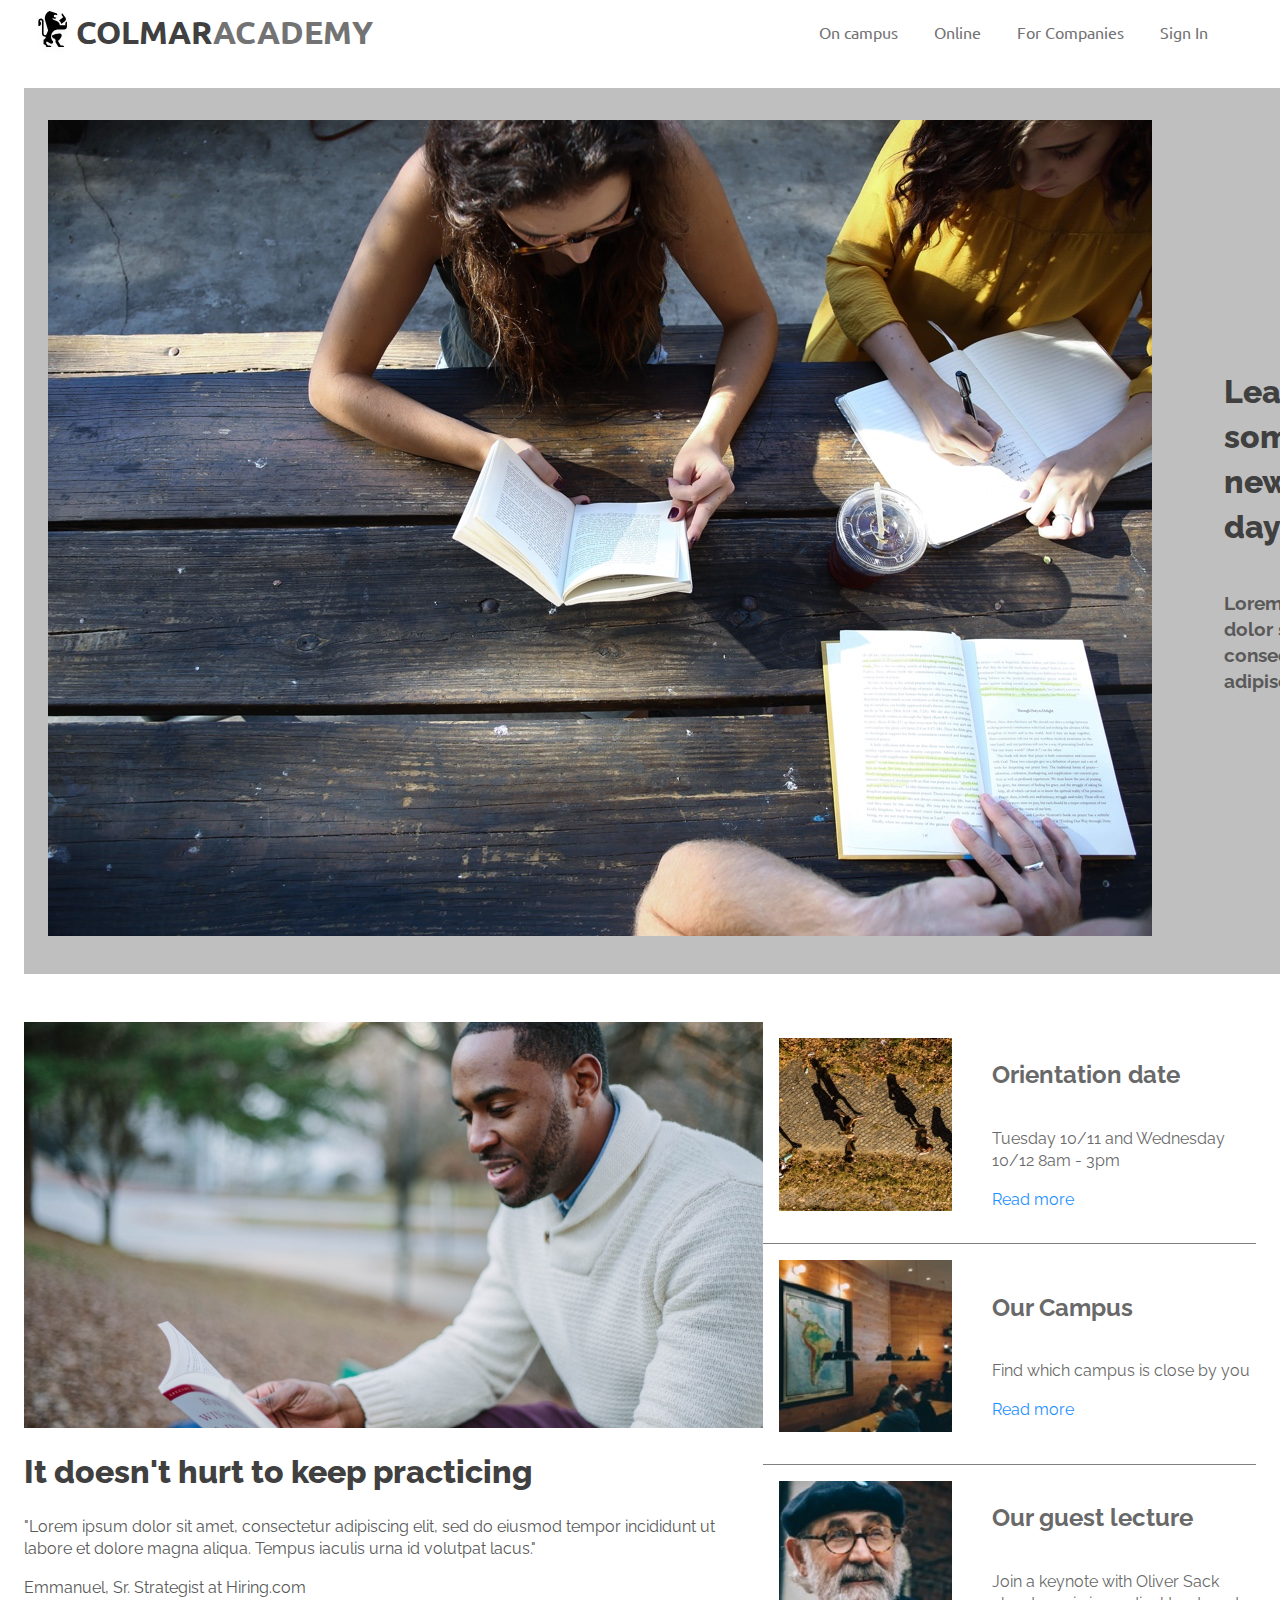
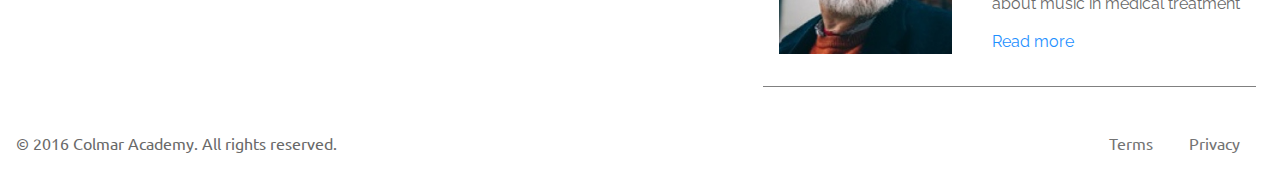
==== index2.html @ 5edcb738 "new version of banner and info box" ====
<!DOCTYPE html>
<html lang="en" dir="ltr">
  <head>
    <meta charset="utf-8">
    <title>Colmar Academy</title>
    <link href="reources/css/reset.css" type="text/css" rel="stylesheet">
    <link href="resources/css/style2.css" type="text/css" rel="stylesheet">
    <link href="https://fonts.googleapis.com/css?family=Ubuntu:400,700" rel="stylesheet">
    <link href="https://fonts.googleapis.com/css?family=Raleway:300,400,700,800" rel="stylesheet">
  </head>

<body>
<!-- Header -->
<header>
  <nav>
    <div class="logo-name">
      <img src="resources/images/ic-logo.svg" alt="Colmar Academy lion logo">
      <h4><span class="firstword">Colmar</span><span class="secondword">Academy</span></h4>
    </div>
    <div class="menu">
      <ul>
        <li>On campus</li>
        <li>Online</li>
        <li>For Companies</li>
        <li>Sign In</li>
      </ul>
    </div>
  </nav>
</header>


<!-- Banner -->
<div class="container">
  <div class="banner">
    <div class="large-box">
      <img src="resources/images/banner.jpg" alt="Students working at picnic table">
    </div>

    <div class="banner-text">
      <h1>Learn something new every day</h1>
      <h3>Lorem ipsum dolor sit amet, consectetur adipiscing elit.</h3>
    </div>
  </div>
</div>


<!--Info Box -->
<div class="container">
  <div class="info-box">
    <div class="wide-box">
      <img src="resources/images/information-main.jpg" alt="Man reading book outdoors">
      <div class="quote">
        <h1>It doesn't hurt to keep practicing</h1>
        <p>"Lorem ipsum dolor sit amet, consectetur adipiscing elit, sed do eiusmod tempor incididunt ut labore et dolore magna aliqua. Tempus iaculis urna id volutpat lacus."</p>
        <span>Emmanuel, Sr. Strategist at Hiring.com</span>
      </div>
    </div>

    <div class="narrow-box">

      <div class="mini-box">
        <img src="resources/images/information-orientation.jpg" alt="Overhead shot of people walking on a path.">
        <div class="mini-box-text">
          <h2>Orientation date</h2>
          <p>Tuesday 10/11 and Wednesday 10/12 8am - 3pm</p>
          <a href="#">Read more</a>
        </div>
      </div>

      <div class="mini-box">
        <img src="resources/images/information-campus.jpg" alt="People working at long table.">
        <div class="mini-box-text">
          <h2>Our Campus</h2>
          <p>Find which campus is close by you</p>
          <a href="#">Read more</a>
        </div>
      </div>

      <div class="mini-box">
        <img src="resources/images/information-guest-lecture.jpg" alt="Head shot of Oliver Sack">
        <div class="mini-box-text">
          <h2>Our guest lecture</h2>
          <p>Join a keynote with Oliver Sack about music in medical treatment</p>
          <a href="#">Read more</a>
        </div>

    </div>
  </div>
</div>
</div>
  <!-- Footer -->
  <footer>
    <nav>


  <p>&copy 2016 Colmar Academy. All rights reserved.</p>
  <ul>
    <li>Terms</li>
    <li>Privacy</li>
  </ul>
    </nav>
  </footer>
  </body>
  </html>
---- resources/css/style2.css ----
html{
  font-family: "Raleway"; "Helvetica", sans-serif;
  font-size: 16px;
}

body {
  line-height: 1.4;
  /*max-width: 1600px;*/
  color: hsl(0, 0%, 35%);
  margin: 0 auto;
}

h1 {
  font-weight:800;
  color: hsl(0, 0%, 25%);
}
.container {
  display: flex;
  padding: 1.5rem 1.5rem;

}

.wide-box {
  width: 60%;
  display: flex;
  flex-direction: column;
}

.narrow-box {
  display: flex;
  flex-direction: column;
  width: 40%;
}

.mini-Box {
  display: flex;
  flex-direction: row;
}

/* Header */
header {
  margin: 0 2rem;
}
header img{
  padding-right: .2rem;
  height: 3rem;

}

nav {
  display: flex;
  align-items: center;
  justify-content: space-between;
  position: relative;
  height: 4rem;
  font-family: "Ubuntu"; "Helvetica", sans-serif;
}
nav .logo-name {
  display: flex;
  align-items: center;
}

header h4 {
  font-size: 2rem;
  text-transform: uppercase;
}

header h4 .firstword {
  color: hsl(0, 0%, 25%);
}

header h4 .secondword {
  color: hsl(0, 0%, 45%);
}

nav ul {
  margin-right: 1.5rem;
}

ul li {
  display: inline;
  padding: 0 1rem;
  color: hsl(0, 0%, 45%);
}

/* Banner */
.banner {
  display: flex;
  background-color: hsl(0, 0%, 75%);
}

.banner img {
  width: auto;
  height: auto;
  overflow: hidden;
  padding: 2rem 1.5rem;
}

.banner-text {
  width: 40%;
  padding: 2rem 1.5rem;
  margin: auto 1.5rem;
  display: flex;
  flex-direction: column;
  justify-content: center;
  color: hsl(0, 0%, 35%);
  font-family: "Raleway", "Helvetica", sans-serif;
}

.banner-text h1 {
    color: hsl(0, 0%, 25%);
  }


/* Info Box */
.info-box {
  display: flex;
}

.info-box .wide-box img {
  max-width: 100%;
  height: auto;
  display: block;
}


.mini-box {
  display: flex;
  align-items: center;
  justify-content: flex-start;
  border-bottom: solid gray 1px;
  /*margin-top: 1rem;*/
  padding-bottom: 1rem;
}
.mini-box img {
  width: 35%;
  height: auto;
  padding: 1rem;
}
.mini-box-text {
  display: flex;
  flex-direction: column;
  justify-content: flex-start;
  color: rgb(105, 105, 105);
  padding-left: 1.5rem;
  width: 65%;
}

.mini-box-text a {
  color: rgb(30,144,255);
  text-decoration: none;
}

footer p {
  display: inline;
  padding: 0 1rem;
  color: rgb(105, 105, 105);
}
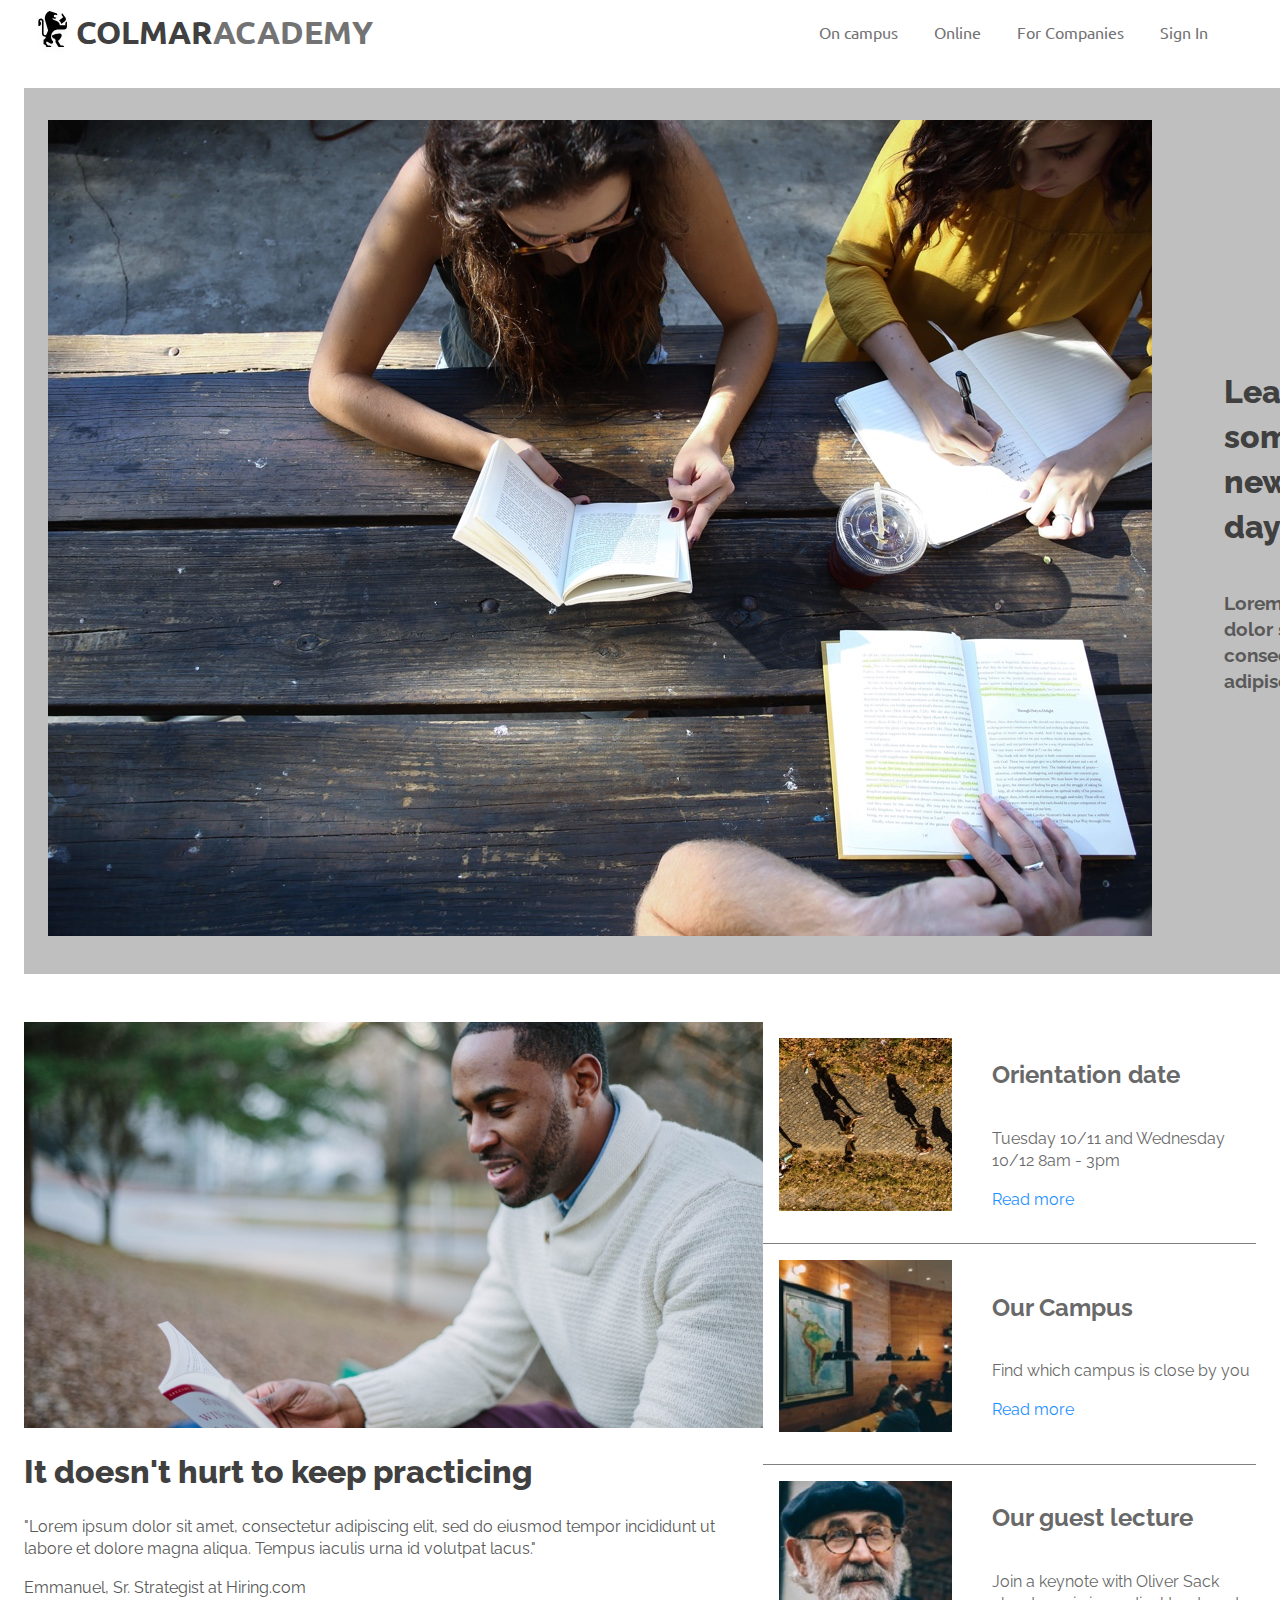
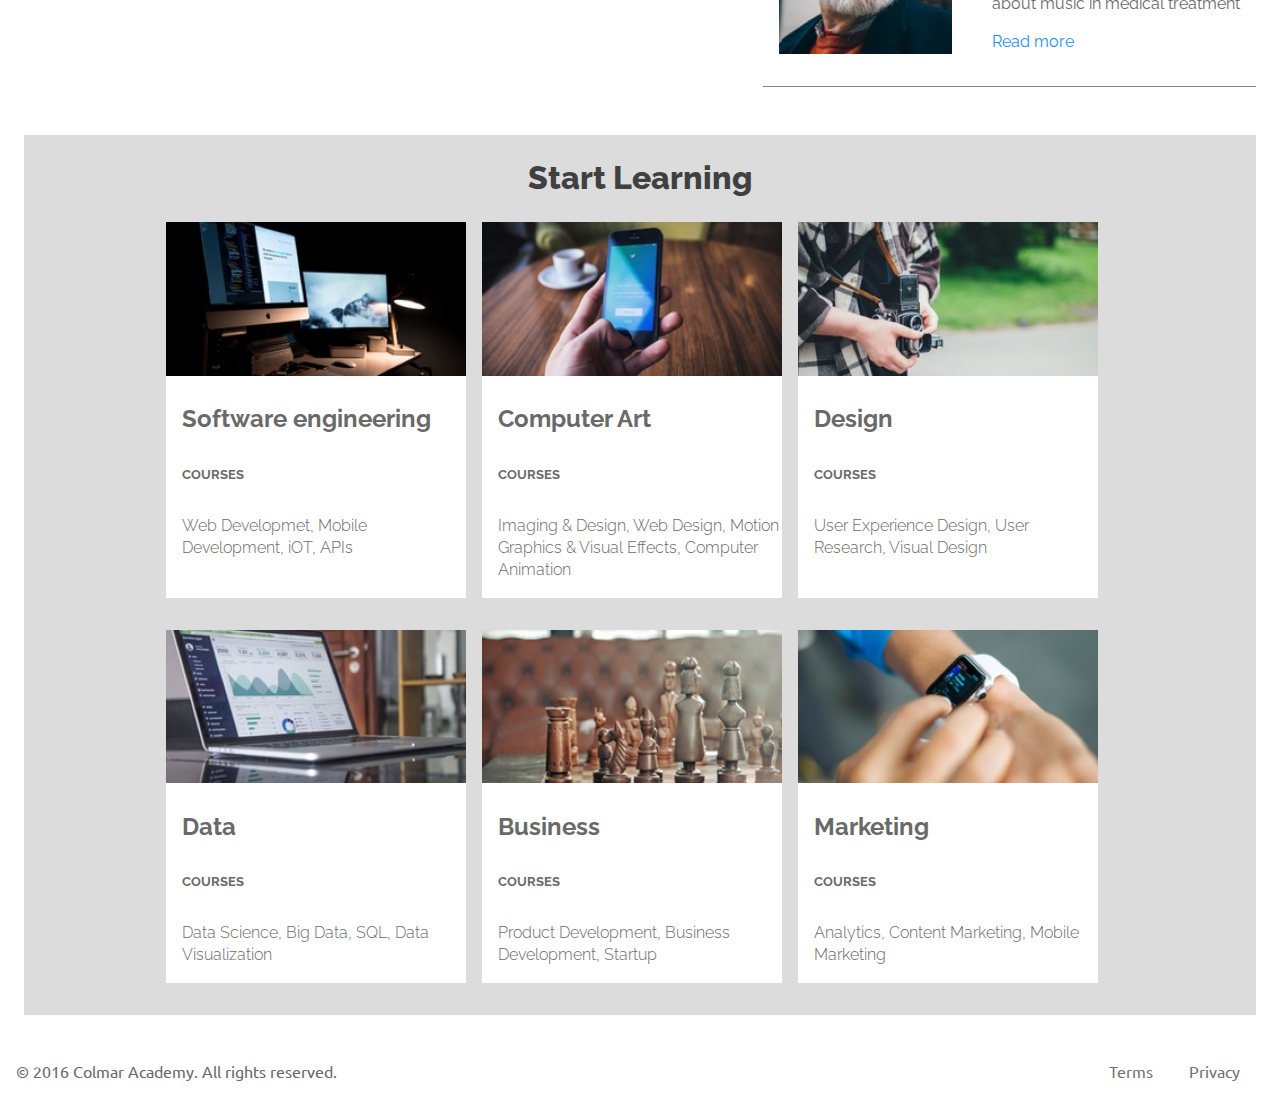
==== commit fd37facf: "Updates to course box" ====
--- a/index2.html
+++ b/index2.html
@@ -57,7 +57,6 @@
     </div>
 
     <div class="narrow-box">
-
       <div class="mini-box">
         <img src="resources/images/information-orientation.jpg" alt="Overhead shot of people walking on a path.">
         <div class="mini-box-text">
@@ -83,9 +82,70 @@
           <p>Join a keynote with Oliver Sack about music in medical treatment</p>
           <a href="#">Read more</a>
         </div>
-
+      </div>
     </div>
   </div>
+</div>
+
+<!--- Courses -->
+<div class="container">
+  <div class="course-box">
+    <h1>Start Learning</h1>
+    <div class="course-array">
+    <div class="course">
+    <img src="resources/images/course-software.jpg" alt="Computers on a desk">
+    <div class="course-text">
+      <h2 id="program">Software engineering</h2>
+      <h5 id="course-title">COURSES</h5>
+      <p id="classes">Web Developmet, Mobile Development, iOT, APIs</p>
+    </div>
+  </div>
+
+<div class="course">
+  <img src="resources/images/course-computer-art.jpg" alt="Person holding a smart phone">
+  <div class="course-text">
+    <h2 id="program">Computer Art</h2>
+    <h5 id="course-title">COURSES</h5>
+    <p id="classes">Imaging & Design, Web Design, Motion Graphics & Visual Effects, Computer Animation</p>
+  </div>
+</div>
+
+<div class="course">
+  <img src="resources/images/course-design.jpg" alt="Person taking a photo with Twin lens reflex camera">
+  <div class="course-text">
+    <h2 id="program">Design</h2>
+    <h5 id="course-title">COURSES</h5>
+    <p id="classes">User Experience Design, User Research, Visual Design</p>
+  </div>
+</div>
+
+<div class="course">
+  <img src="resources/images/course-data.jpg" alt="Laptop with screen showing data visualization">
+  <div class="course-text">
+    <h2 id="program">Data</h2>
+    <h5 id="course-title">COURSES</h5>
+    <p id="classes">Data Science, Big Data, SQL, Data Visualization</p>
+  </div>
+</div>
+
+<div class="course">
+  <img src="resources/images/course-business.jpg" alt="Chessboard with wooden pieces">
+  <div class="course-text">
+    <h2 id="program">Business</h2>
+    <h5 id="course-title">COURSES</h5>
+    <p id="classes">Product Development, Business Development, Startup</p>
+  </div>
+</div>
+
+<div class="course">
+  <img src="resources/images/course-marketing.jpg" alt="Person using a smart watch">
+  <div class="course-text">
+    <h2 id="program">Marketing</h2>
+    <h5 id="course-title">COURSES</h5>
+    <p id="classes">Analytics, Content Marketing, Mobile Marketing</p>
+  </div>
+</div>
+</div>
 </div>
 </div>
   <!-- Footer -->
--- a/resources/css/style2.css
+++ b/resources/css/style2.css
@@ -32,9 +32,31 @@
   width: 40%;
 }
 
-.mini-Box {
+.mini-box {
   display: flex;
-  flex-direction: row;
+  align-items: center;
+  justify-content: flex-start;
+  border-bottom: solid gray 1px;
+  /*margin-top: 1rem;*/
+  padding-bottom: 1rem;
+}
+.mini-box img {
+  width: 35%;
+  height: auto;
+  padding: 1rem;
+}
+.mini-box-text {
+  display: flex;
+  flex-direction: column;
+  justify-content: flex-start;
+  color: rgb(105, 105, 105);
+  padding-left: 1.5rem;
+  width: 65%;
+}
+
+.mini-box-text a {
+  color: rgb(30,144,255);
+  text-decoration: none;
 }
 
 /* Header */
@@ -123,33 +145,47 @@
   display: block;
 }
 
-
-.mini-box {
-  display: flex;
-  align-items: center;
-  justify-content: flex-start;
-  border-bottom: solid gray 1px;
-  /*margin-top: 1rem;*/
-  padding-bottom: 1rem;
-}
-.mini-box img {
-  width: 35%;
-  height: auto;
-  padding: 1rem;
-}
-.mini-box-text {
-  display: flex;
-  flex-direction: column;
-  justify-content: flex-start;
+/*  Courses */
+.course-box {
+  display: inline-block;
+  background-color: rgb(220, 220, 220);
+  text-align: center;
   color: rgb(105, 105, 105);
-  padding-left: 1.5rem;
-  width: 65%;
 }
 
-.mini-box-text a {
-  color: rgb(30,144,255);
-  text-decoration: none;
+.course-array {
+  display: inline-flex;
+  flex-flow: row wrap;
+  justify-content: center;
+  margin-left: 4.5rem;
+  margin-right: 4.5rem;
 }
+
+.course {
+  background-color: white;
+  margin-right: 1rem;
+  margin-bottom: 2rem;
+  width: 300px;
+}
+
+.course-text {
+  padding-left: 1rem;
+  text-align: left;
+}
+
+.course-text #course-title {
+  padding: 0.5rem 0;
+}
+
+.course-text #classes {
+  font-weight: 300;
+  flex-direction: column;
+  align-items: flex-start;
+}
+.course img {
+  width: 300px;
+}
+
 
 footer p {
   display: inline;
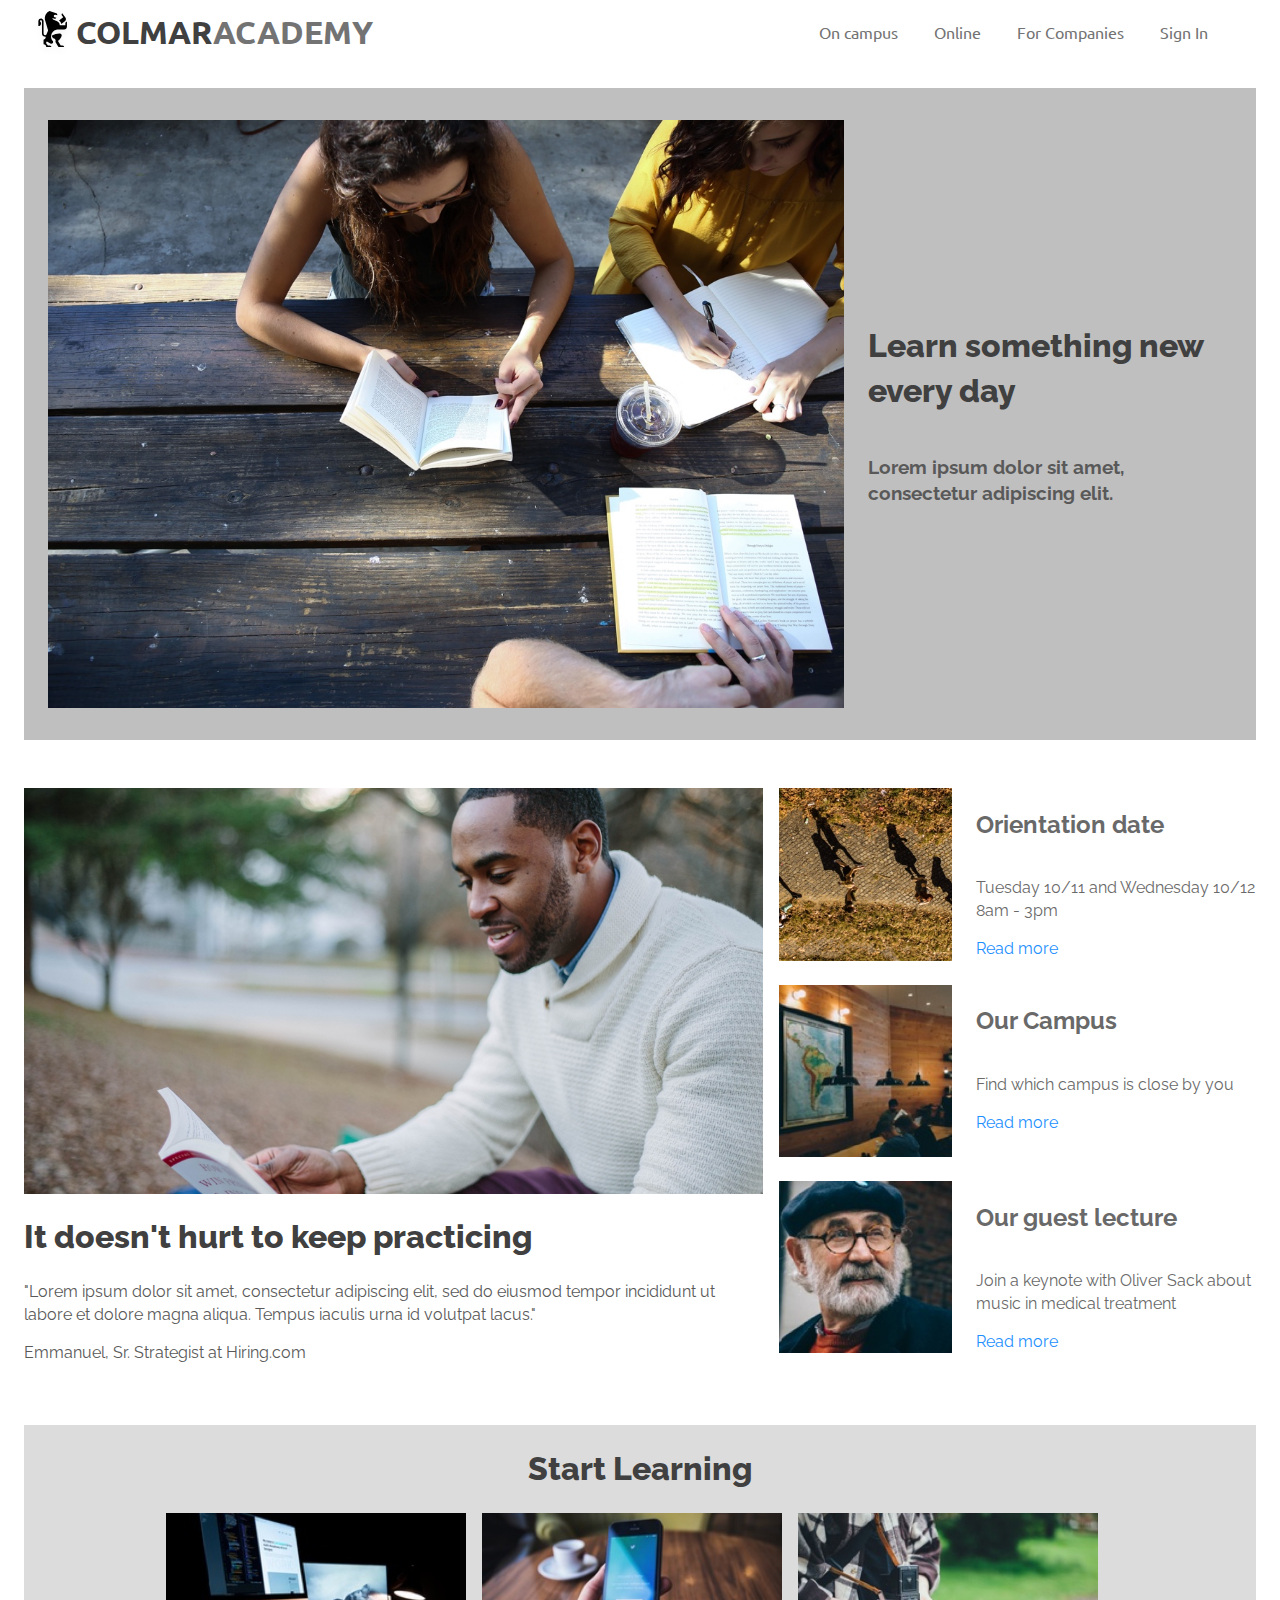
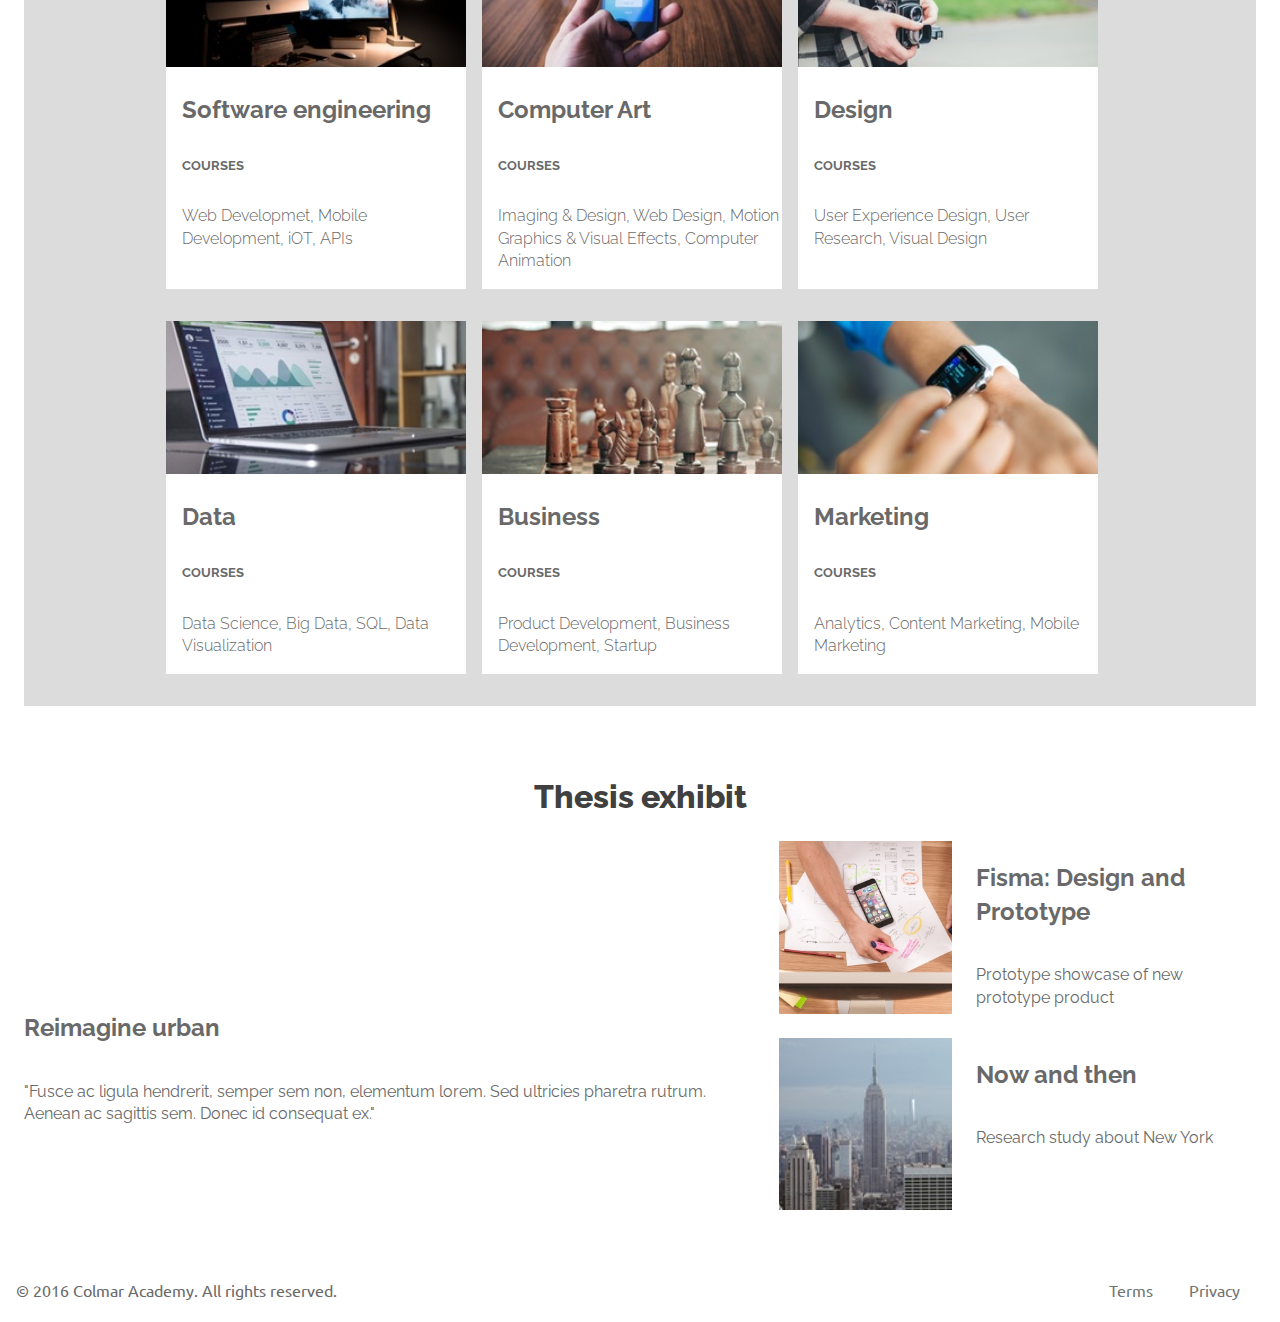
==== commit dc888d18: "adding thesis section" ====
--- a/index2.html
+++ b/index2.html
@@ -92,63 +92,96 @@
   <div class="course-box">
     <h1>Start Learning</h1>
     <div class="course-array">
-    <div class="course">
-    <img src="resources/images/course-software.jpg" alt="Computers on a desk">
-    <div class="course-text">
-      <h2 id="program">Software engineering</h2>
-      <h5 id="course-title">COURSES</h5>
-      <p id="classes">Web Developmet, Mobile Development, iOT, APIs</p>
+      <div class="course">
+        <img src="resources/images/course-software.jpg" alt="Computers on a desk">
+        <div class="course-text">
+          <h2 id="program">Software engineering</h2>
+          <h5 id="course-title">COURSES</h5>
+          <p id="classes">Web Developmet, Mobile Development, iOT, APIs</p>
+        </div>
+      </div>
+
+      <div class="course">
+        <img src="resources/images/course-computer-art.jpg" alt="Person holding a smart phone">
+        <div class="course-text">
+          <h2 id="program">Computer Art</h2>
+          <h5 id="course-title">COURSES</h5>
+          <p id="classes">Imaging & Design, Web Design, Motion Graphics & Visual Effects, Computer Animation</p>
+        </div>
+      </div>
+
+      <div class="course">
+        <img src="resources/images/course-design.jpg" alt="Person taking a photo with Twin lens reflex camera">
+        <div class="course-text">
+          <h2 id="program">Design</h2>
+          <h5 id="course-title">COURSES</h5>
+          <p id="classes">User Experience Design, User Research, Visual Design</p>
+        </div>
+      </div>
+
+      <div class="course">
+        <img src="resources/images/course-data.jpg" alt="Laptop with screen showing data visualization">
+        <div class="course-text">
+          <h2 id="program">Data</h2>
+          <h5 id="course-title">COURSES</h5>
+          <p id="classes">Data Science, Big Data, SQL, Data Visualization</p>
+        </div>
+      </div>
+
+      <div class="course">
+        <img src="resources/images/course-business.jpg" alt="Chessboard with wooden pieces">
+        <div class="course-text">
+          <h2 id="program">Business</h2>
+          <h5 id="course-title">COURSES</h5>
+          <p id="classes">Product Development, Business Development, Startup</p>
+        </div>
+      </div>
+
+      <div class="course">
+        <img src="resources/images/course-marketing.jpg" alt="Person using a smart watch">
+        <div class="course-text">
+          <h2 id="program">Marketing</h2>
+          <h5 id="course-title">COURSES</h5>
+          <p id="classes">Analytics, Content Marketing, Mobile Marketing</p>
+        </div>
+      </div>
     </div>
-  </div>
-
-<div class="course">
-  <img src="resources/images/course-computer-art.jpg" alt="Person holding a smart phone">
-  <div class="course-text">
-    <h2 id="program">Computer Art</h2>
-    <h5 id="course-title">COURSES</h5>
-    <p id="classes">Imaging & Design, Web Design, Motion Graphics & Visual Effects, Computer Animation</p>
   </div>
 </div>
 
-<div class="course">
-  <img src="resources/images/course-design.jpg" alt="Person taking a photo with Twin lens reflex camera">
-  <div class="course-text">
-    <h2 id="program">Design</h2>
-    <h5 id="course-title">COURSES</h5>
-    <p id="classes">User Experience Design, User Research, Visual Design</p>
+<!-- Thesis exhibit section -->
+<div class="container">
+  <div class="thesis-box">
+    <h1>Thesis exhibit</h1>
+    <div class="thesis-inner-box">
+      <div class="wide-box">
+        <video src="resources/videos/thesis.mp4" type="video/mp4"></video>
+        <h2>Reimagine urban</h2>
+        <p>"Fusce ac ligula hendrerit, semper sem non, elementum lorem. Sed ultricies pharetra rutrum. Aenean ac sagittis sem. Donec id consequat ex."</p>
+      </div>
+
+      <div class="narrow-box">
+        <div class="mini-box">
+          <img src="resources/images/thesis-fisma.jpg" alt="Overhead shot of person working with smart phone and paper.">
+          <div class="mini-box-text">
+            <h2>Fisma: Design and Prototype</h2>
+            <p>Prototype showcase of new prototype product</p>
+          </div>
+        </div>
+
+        <div class="mini-box">
+          <img src="resources/images/thesis-now-and-then.jpg" alt="Empire State Building.">
+          <div class="mini-box-text">
+            <h2>Now and then</h2>
+            <p>Research study about New York</p>
+          </div>
+        </div>
+      </div>
+    </div>
   </div>
 </div>
 
-<div class="course">
-  <img src="resources/images/course-data.jpg" alt="Laptop with screen showing data visualization">
-  <div class="course-text">
-    <h2 id="program">Data</h2>
-    <h5 id="course-title">COURSES</h5>
-    <p id="classes">Data Science, Big Data, SQL, Data Visualization</p>
-  </div>
-</div>
-
-<div class="course">
-  <img src="resources/images/course-business.jpg" alt="Chessboard with wooden pieces">
-  <div class="course-text">
-    <h2 id="program">Business</h2>
-    <h5 id="course-title">COURSES</h5>
-    <p id="classes">Product Development, Business Development, Startup</p>
-  </div>
-</div>
-
-<div class="course">
-  <img src="resources/images/course-marketing.jpg" alt="Person using a smart watch">
-  <div class="course-text">
-    <h2 id="program">Marketing</h2>
-    <h5 id="course-title">COURSES</h5>
-    <p id="classes">Analytics, Content Marketing, Mobile Marketing</p>
-  </div>
-</div>
-</div>
-</div>
-</div>
-  <!-- Footer -->
+<!-- Footer -->
   <footer>
     <nav>
 
--- a/resources/css/style2.css
+++ b/resources/css/style2.css
@@ -34,16 +34,16 @@
 
 .mini-box {
   display: flex;
-  align-items: center;
-  justify-content: flex-start;
-  border-bottom: solid gray 1px;
-  /*margin-top: 1rem;*/
-  padding-bottom: 1rem;
+  align-items: flex-start;
+  padding-bottom: 0.5rem;
+  margin 0 0 0.5rem 1rem;
+
 }
 .mini-box img {
   width: 35%;
   height: auto;
-  padding: 1rem;
+  padding-left: 1rem;
+  padding-bottom: 1rem;
 }
 .mini-box-text {
   display: flex;
@@ -112,8 +112,9 @@
 }
 
 .banner img {
-  width: auto;
-  height: auto;
+  max-width: 100%;
+  height: auto;
+  display: block;
   overflow: hidden;
   padding: 2rem 1.5rem;
 }
@@ -146,10 +147,13 @@
 }
 
 /*  Courses */
+.course-box h1 {
+  text-align: center;
+}
 .course-box {
   display: inline-block;
   background-color: rgb(220, 220, 220);
-  text-align: center;
+
   color: rgb(105, 105, 105);
 }
 
@@ -186,7 +190,27 @@
   width: 300px;
 }
 
-
+/*Thesis Exhibit section  */
+.thesis-box {
+  display: inline-block;
+  color: rgb(105, 105, 105);
+}
+
+.thesis-box h1{
+  text-align: center;
+}
+.thesis-inner-box {
+  display: flex;
+  align-items: flex-start;
+}
+
+.thesis-box .wide-box video {
+  max-width: 100%;
+  height: auto;
+  display: block;
+}
+
+/* Footer */
 footer p {
   display: inline;
   padding: 0 1rem;
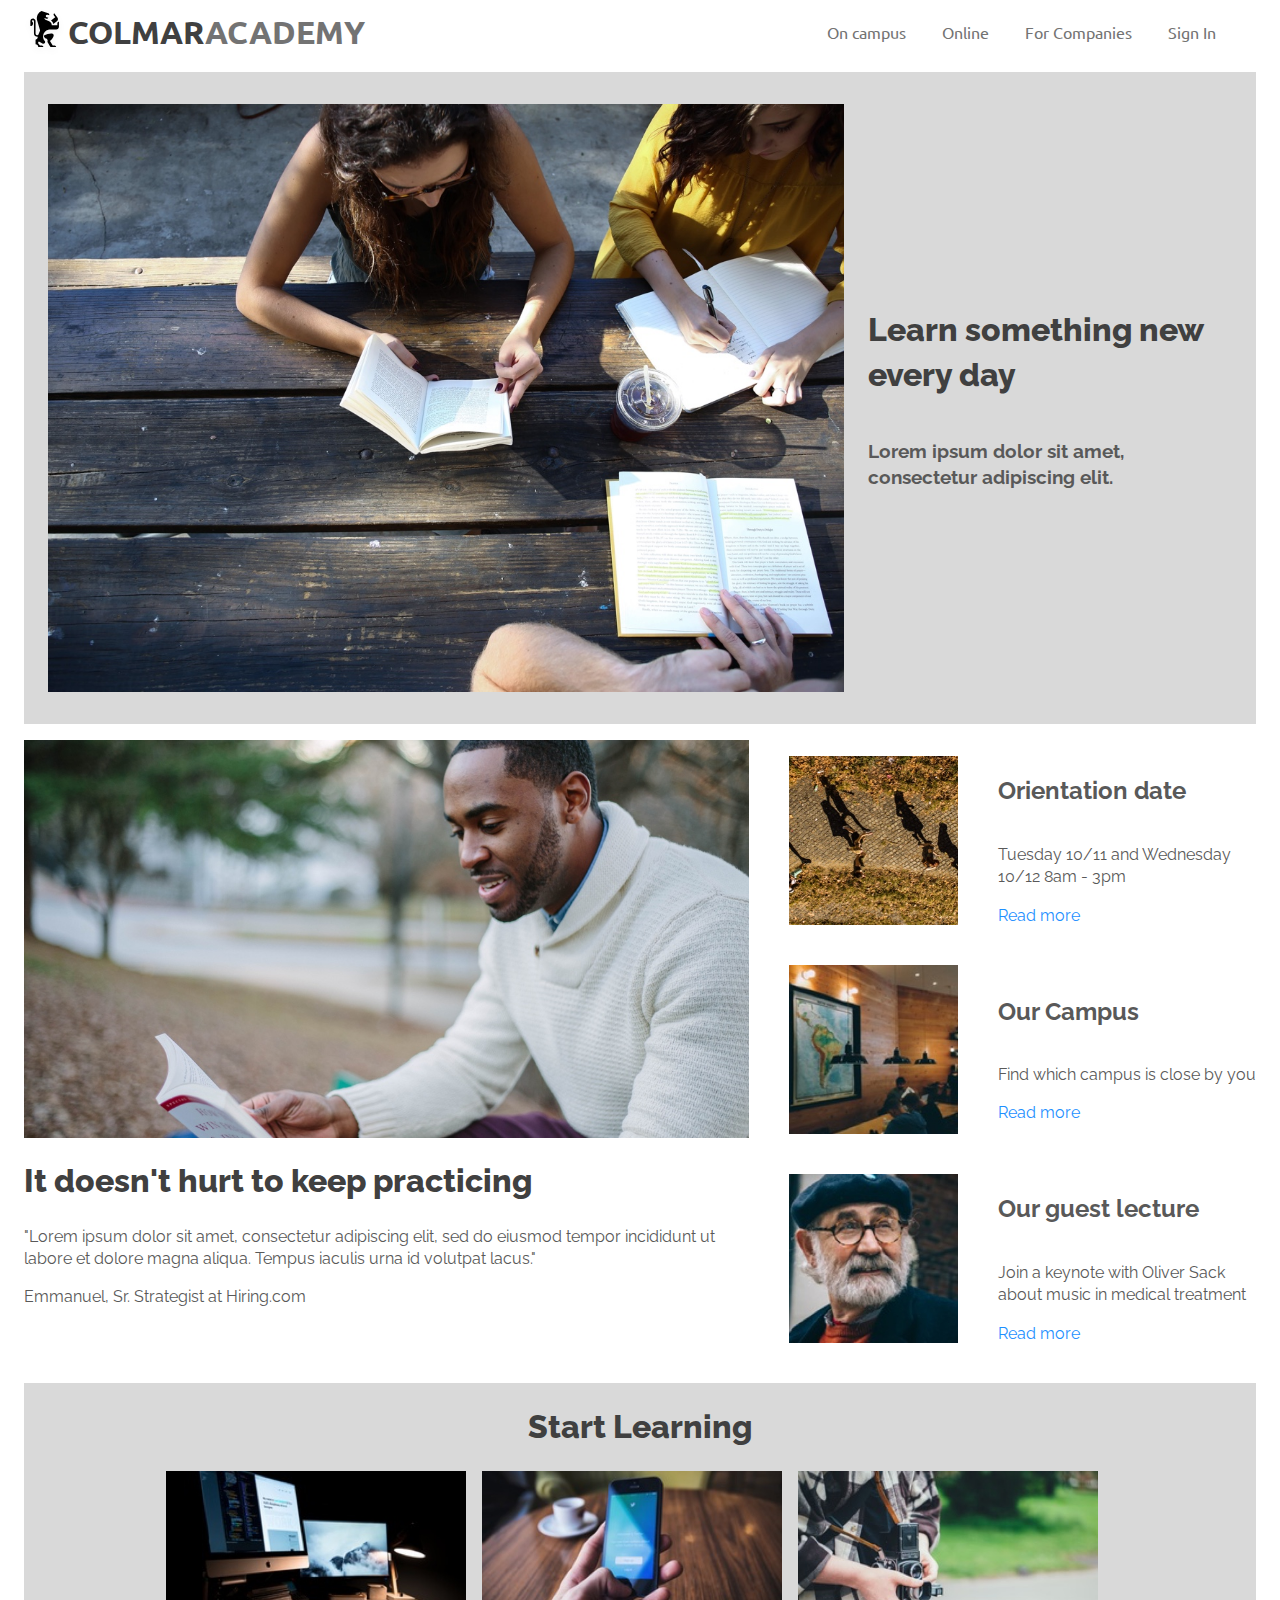
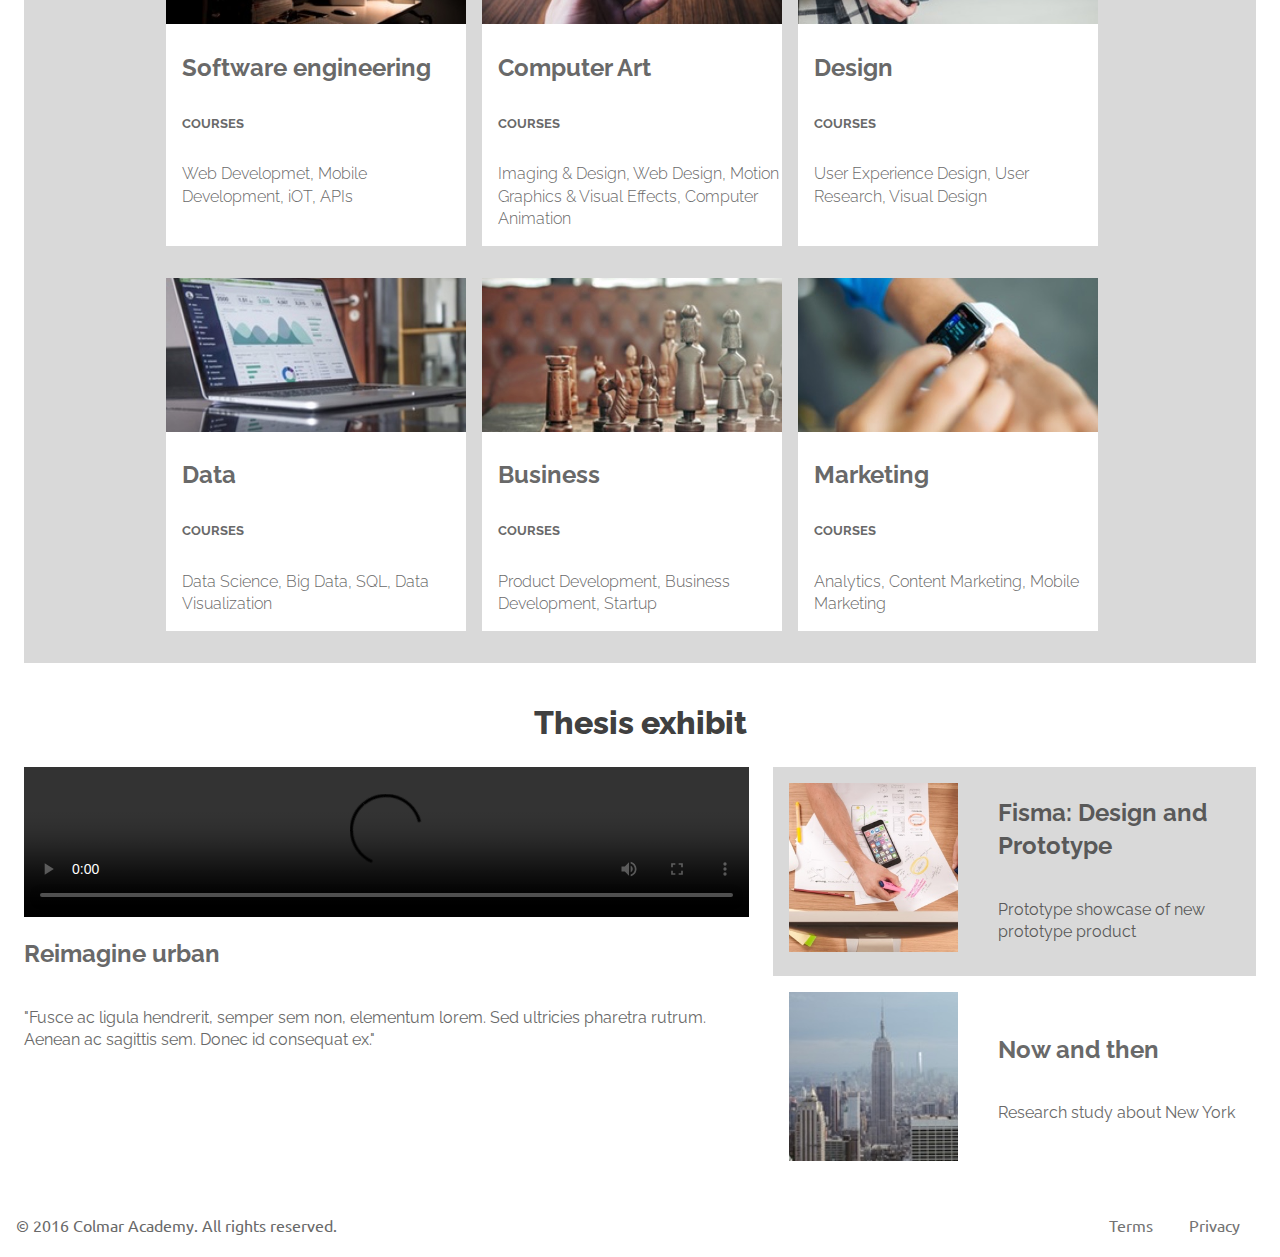
==== commit a271c945: "minor adjustments" ====
--- a/index2.html
+++ b/index2.html
@@ -155,13 +155,13 @@
     <h1>Thesis exhibit</h1>
     <div class="thesis-inner-box">
       <div class="wide-box">
-        <video src="resources/videos/thesis.mp4" type="video/mp4"></video>
+        <video src="resources/videos/thesis.mp4" type="video/mp4" controls/></video>
         <h2>Reimagine urban</h2>
         <p>"Fusce ac ligula hendrerit, semper sem non, elementum lorem. Sed ultricies pharetra rutrum. Aenean ac sagittis sem. Donec id consequat ex."</p>
       </div>
 
       <div class="narrow-box">
-        <div class="mini-box">
+        <div class="mini-box" id="fisma">
           <img src="resources/images/thesis-fisma.jpg" alt="Overhead shot of person working with smart phone and paper.">
           <div class="mini-box-text">
             <h2>Fisma: Design and Prototype</h2>
--- a/resources/css/style2.css
+++ b/resources/css/style2.css
@@ -14,10 +14,10 @@
   font-weight:800;
   color: hsl(0, 0%, 25%);
 }
+
 .container {
   display: flex;
-  padding: 1.5rem 1.5rem;
-
+  padding: 0.5rem 1.5rem;
 }
 
 .wide-box {
@@ -30,11 +30,12 @@
   display: flex;
   flex-direction: column;
   width: 40%;
+  padding-left: 1.5rem;
 }
 
 .mini-box {
   display: flex;
-  align-items: flex-start;
+  align-items: center;
   padding-bottom: 0.5rem;
   margin 0 0 0.5rem 1rem;
 
@@ -42,14 +43,12 @@
 .mini-box img {
   width: 35%;
   height: auto;
-  padding-left: 1rem;
-  padding-bottom: 1rem;
+  padding: 1rem 1rem;
 }
 .mini-box-text {
   display: flex;
   flex-direction: column;
   justify-content: flex-start;
-  color: rgb(105, 105, 105);
   padding-left: 1.5rem;
   width: 65%;
 }
@@ -61,7 +60,7 @@
 
 /* Header */
 header {
-  margin: 0 2rem;
+  margin: 0 1.5rem;
 }
 header img{
   padding-right: .2rem;
@@ -108,7 +107,7 @@
 /* Banner */
 .banner {
   display: flex;
-  background-color: hsl(0, 0%, 75%);
+  background-color: hsl(0, 0%, 85%);
 }
 
 .banner img {
@@ -152,7 +151,7 @@
 }
 .course-box {
   display: inline-block;
-  background-color: rgb(220, 220, 220);
+  background-color: hsl(0, 0%, 85%);
 
   color: rgb(105, 105, 105);
 }
@@ -210,6 +209,11 @@
   display: block;
 }
 
+.thesis-box #fisma {
+  background-color: hsl(0, 0%, 85%);
+  color: hsl(0, 0%, 35%)
+}
+
 /* Footer */
 footer p {
   display: inline;
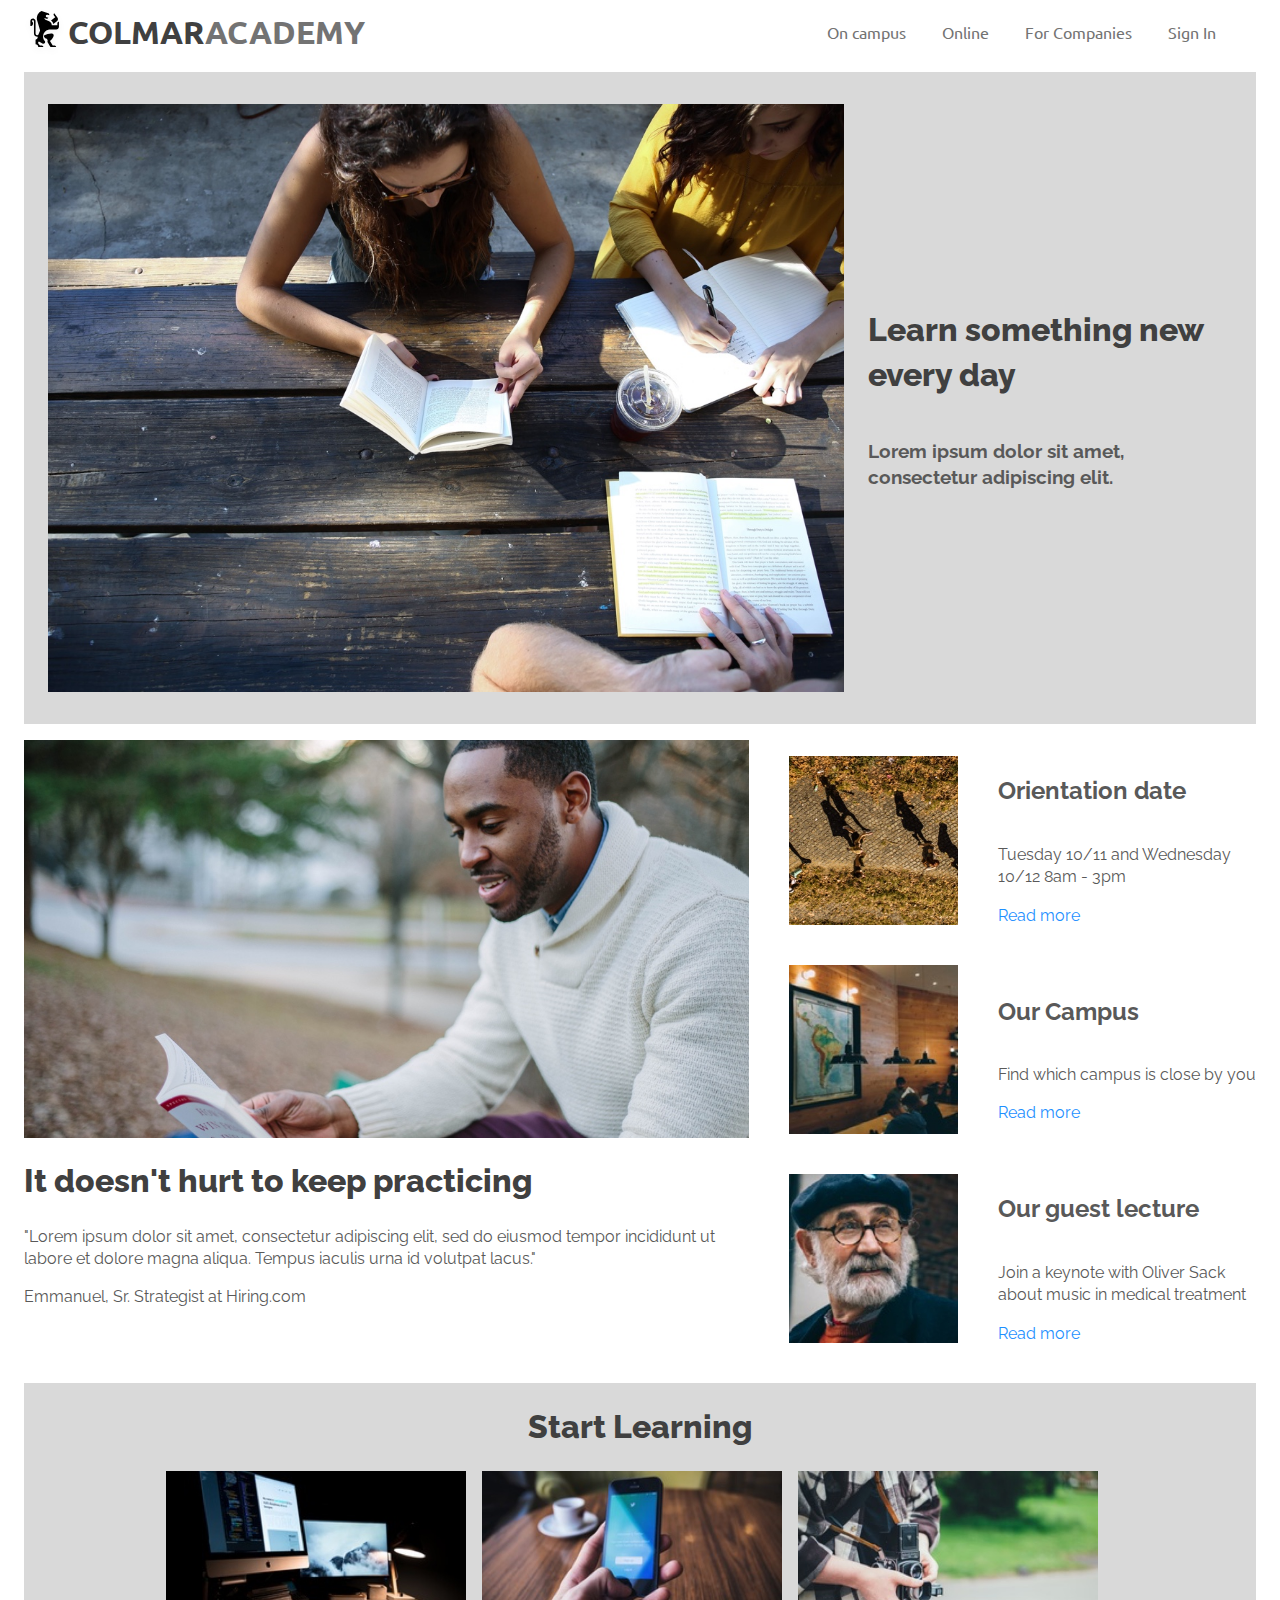
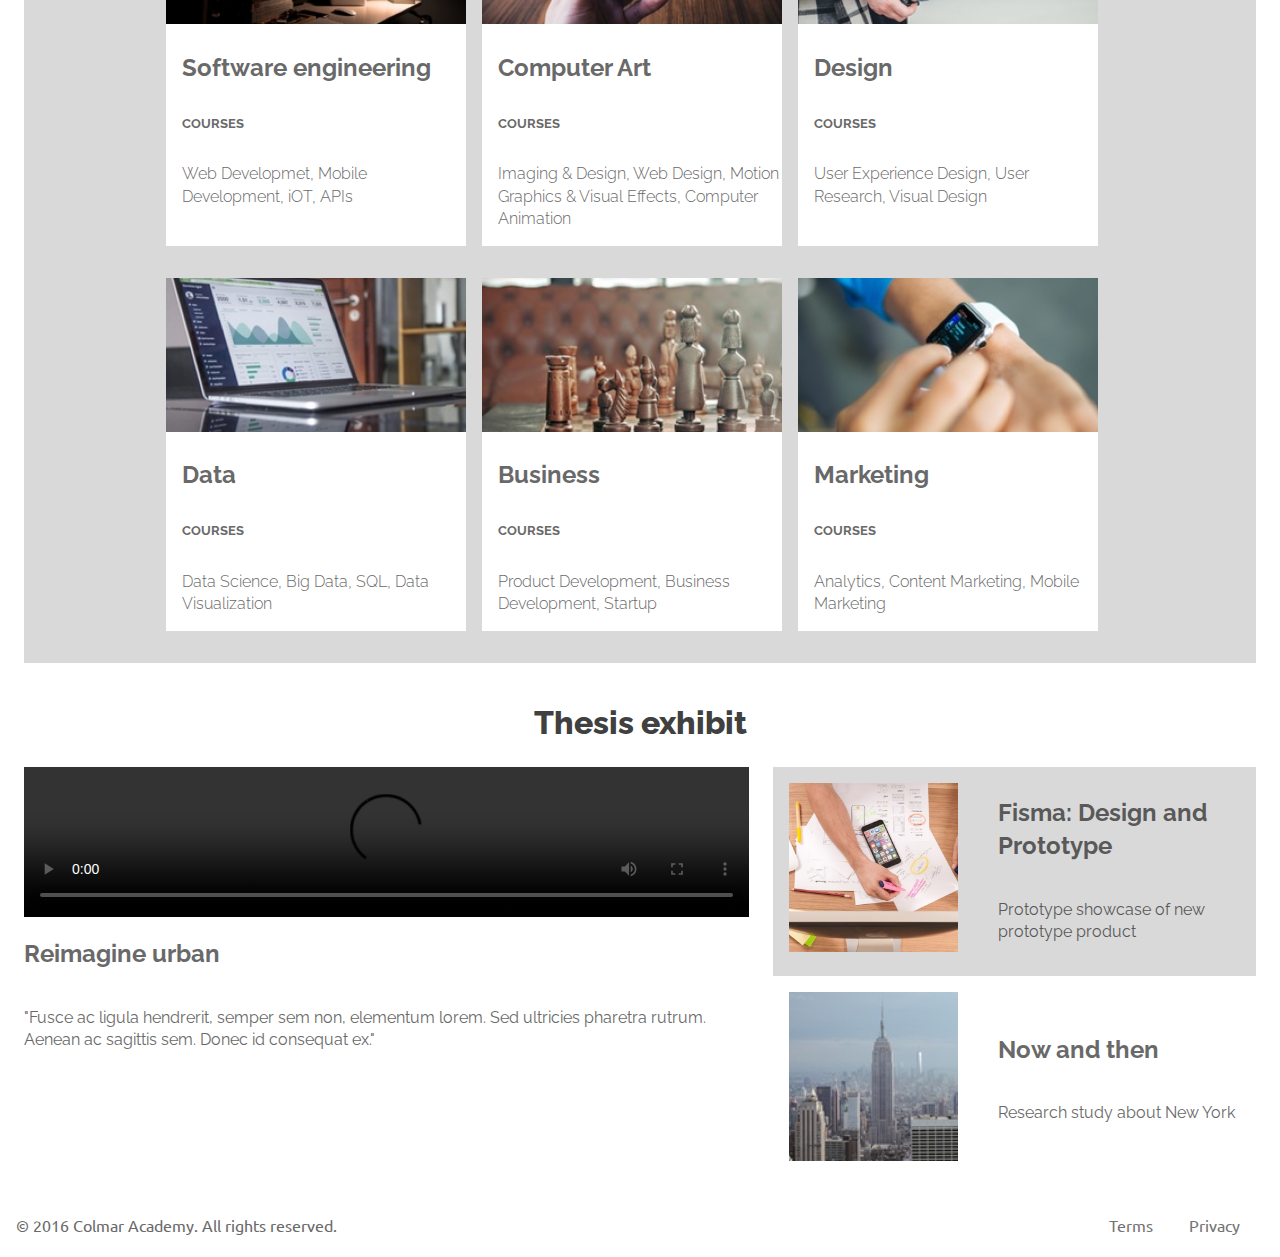
==== commit ceb4cdc5: "mobile header added" ====
--- a/index2.html
+++ b/index2.html
@@ -25,9 +25,16 @@
         <li>Sign In</li>
       </ul>
     </div>
+
+    <div class="mobile-menu">
+      <img src="resources/images/ic-logo.svg" alt="">
+      <img src="resources/images/ic-on-campus.svg" alt="">
+      <img src="resources/images/ic-online.svg" alt="">
+      <img src="resources/images/ic-login.svg" alt="">  
+    </div>
+
   </nav>
 </header>
-
 
 <!-- Banner -->
 <div class="container">
--- a/resources/css/style2.css
+++ b/resources/css/style2.css
@@ -102,6 +102,25 @@
   display: inline;
   padding: 0 1rem;
   color: hsl(0, 0%, 45%);
+}
+
+.mobile-menu {
+  display: none;
+}
+
+@media only screen and (max-width: 470px) {
+    header .logo-name {
+      display: none;
+    }
+    header .menu {
+      display: none;
+    }
+    header .mobile-menu {
+      display: flex;
+      width: 100%;
+      justify-content: space-between;
+      margin: 1rem 0;
+    }
 }
 
 /* Banner */
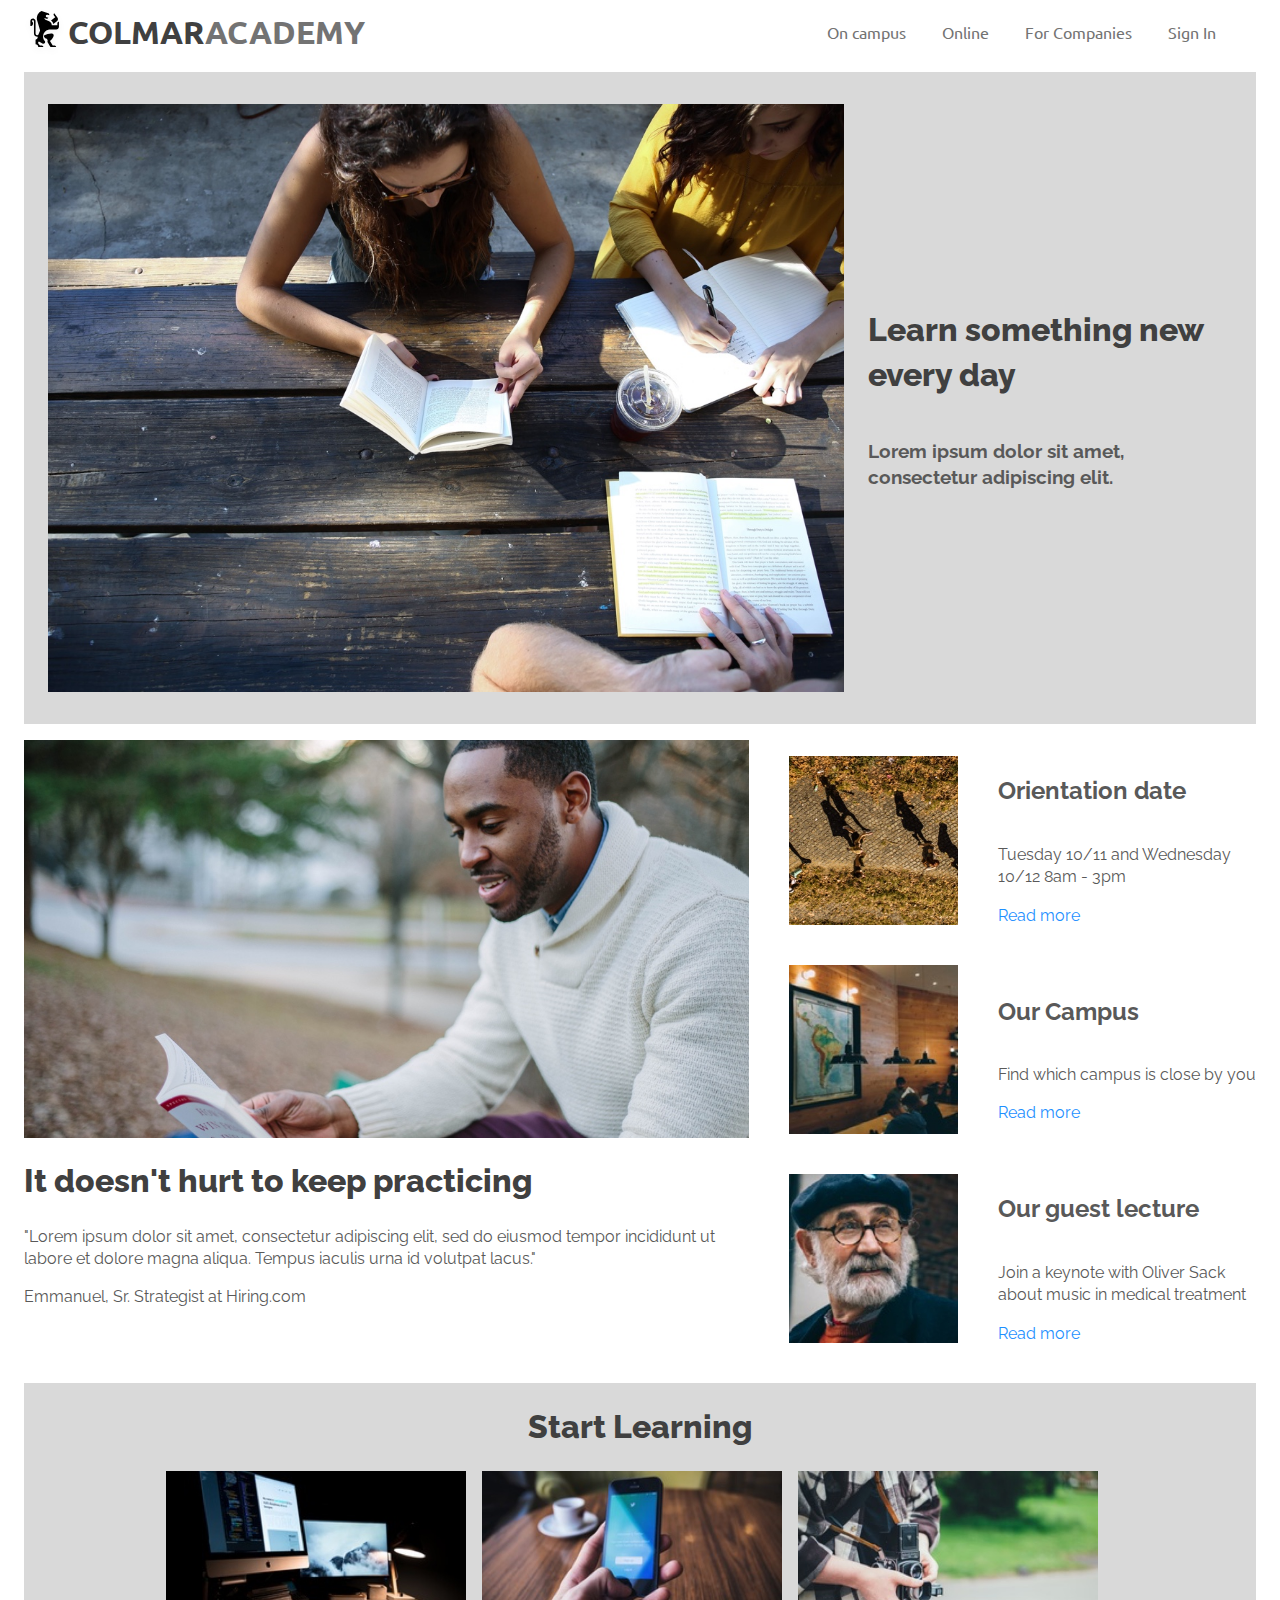
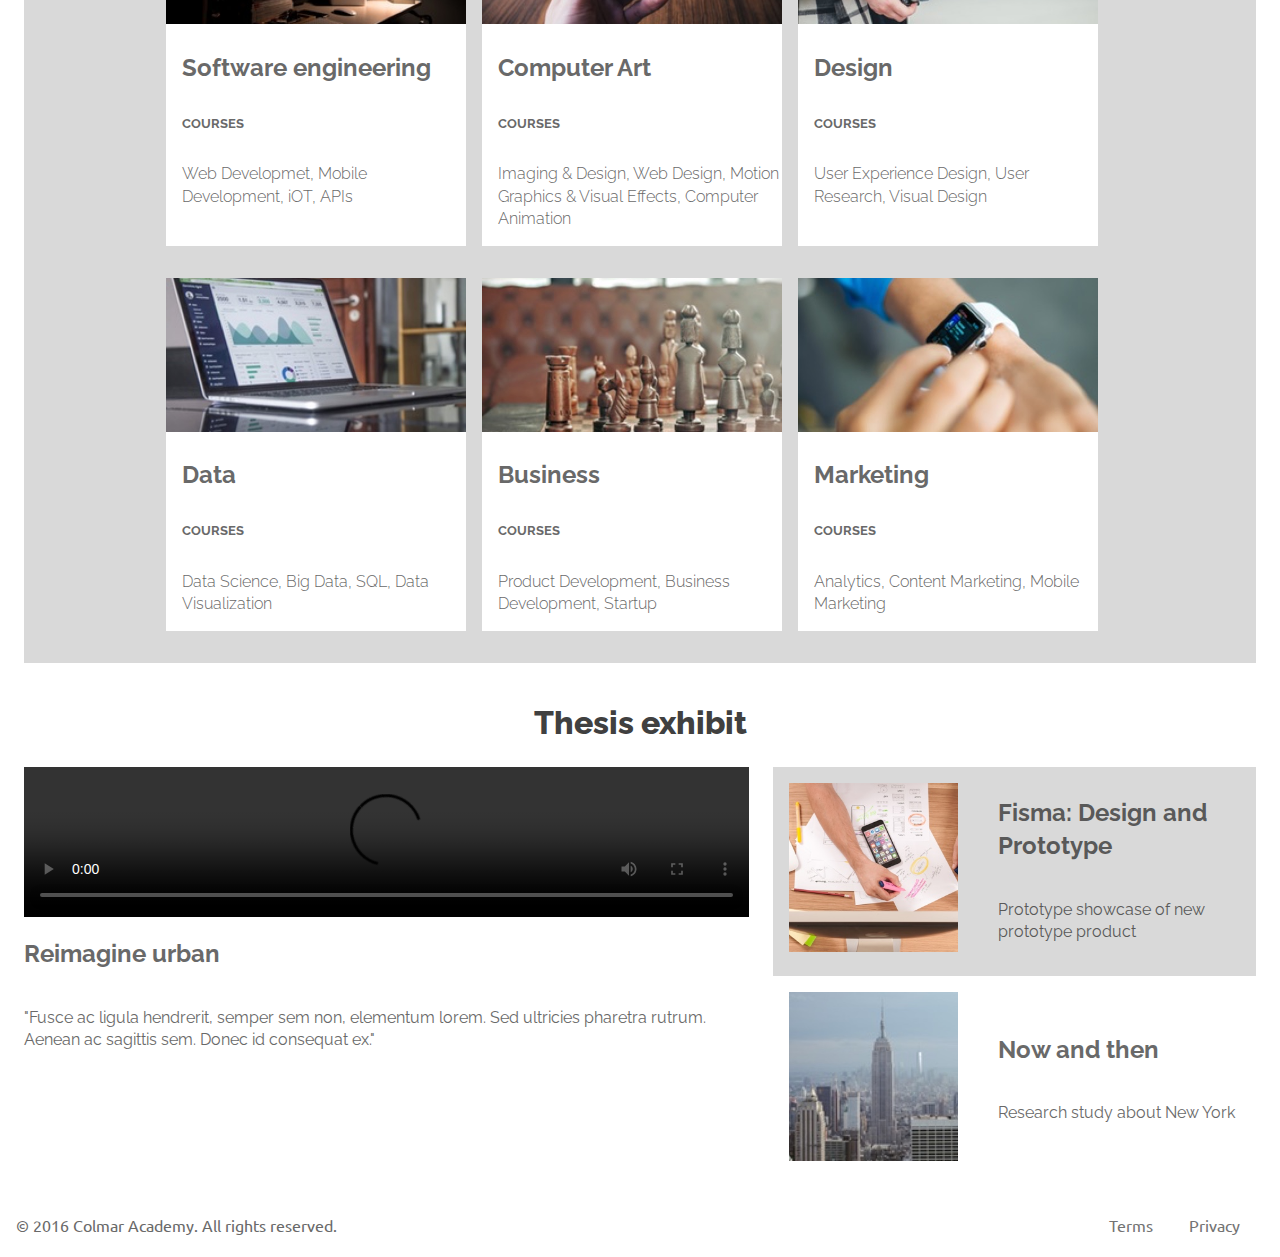
==== commit b8585c4d: "added tablet view for header" ====
--- a/index2.html
+++ b/index2.html
@@ -26,11 +26,17 @@
       </ul>
     </div>
 
+    <div class="tablet-menu">
+      <img src="resources/images/ic-on-campus.svg" alt="">
+      <img src="resources/images/ic-online.svg" alt="">
+      <img src="resources/images/ic-login.svg" alt="">
+    </div>
+
     <div class="mobile-menu">
       <img src="resources/images/ic-logo.svg" alt="">
       <img src="resources/images/ic-on-campus.svg" alt="">
       <img src="resources/images/ic-online.svg" alt="">
-      <img src="resources/images/ic-login.svg" alt="">  
+      <img src="resources/images/ic-login.svg" alt="">
     </div>
 
   </nav>
--- a/resources/css/style2.css
+++ b/resources/css/style2.css
@@ -104,17 +104,32 @@
   color: hsl(0, 0%, 45%);
 }
 
+.tablet-menu {
+  display: none;
+}
 .mobile-menu {
   display: none;
 }
 
-@media only screen and (max-width: 470px) {
+@media only screen and (max-width: 880px) {
+  header .menu {
+    display: none;
+  }
+  header .tablet-menu {
+    display: flex;
+    width: auto;
+    justify-content: space-between;
+    margin: 1rem 0;
+  }
+}
+@media only screen and (max-width: 525px) {
     header .logo-name {
       display: none;
     }
-    header .menu {
+    header .tablet-menu {
       display: none;
     }
+
     header .mobile-menu {
       display: flex;
       width: 100%;
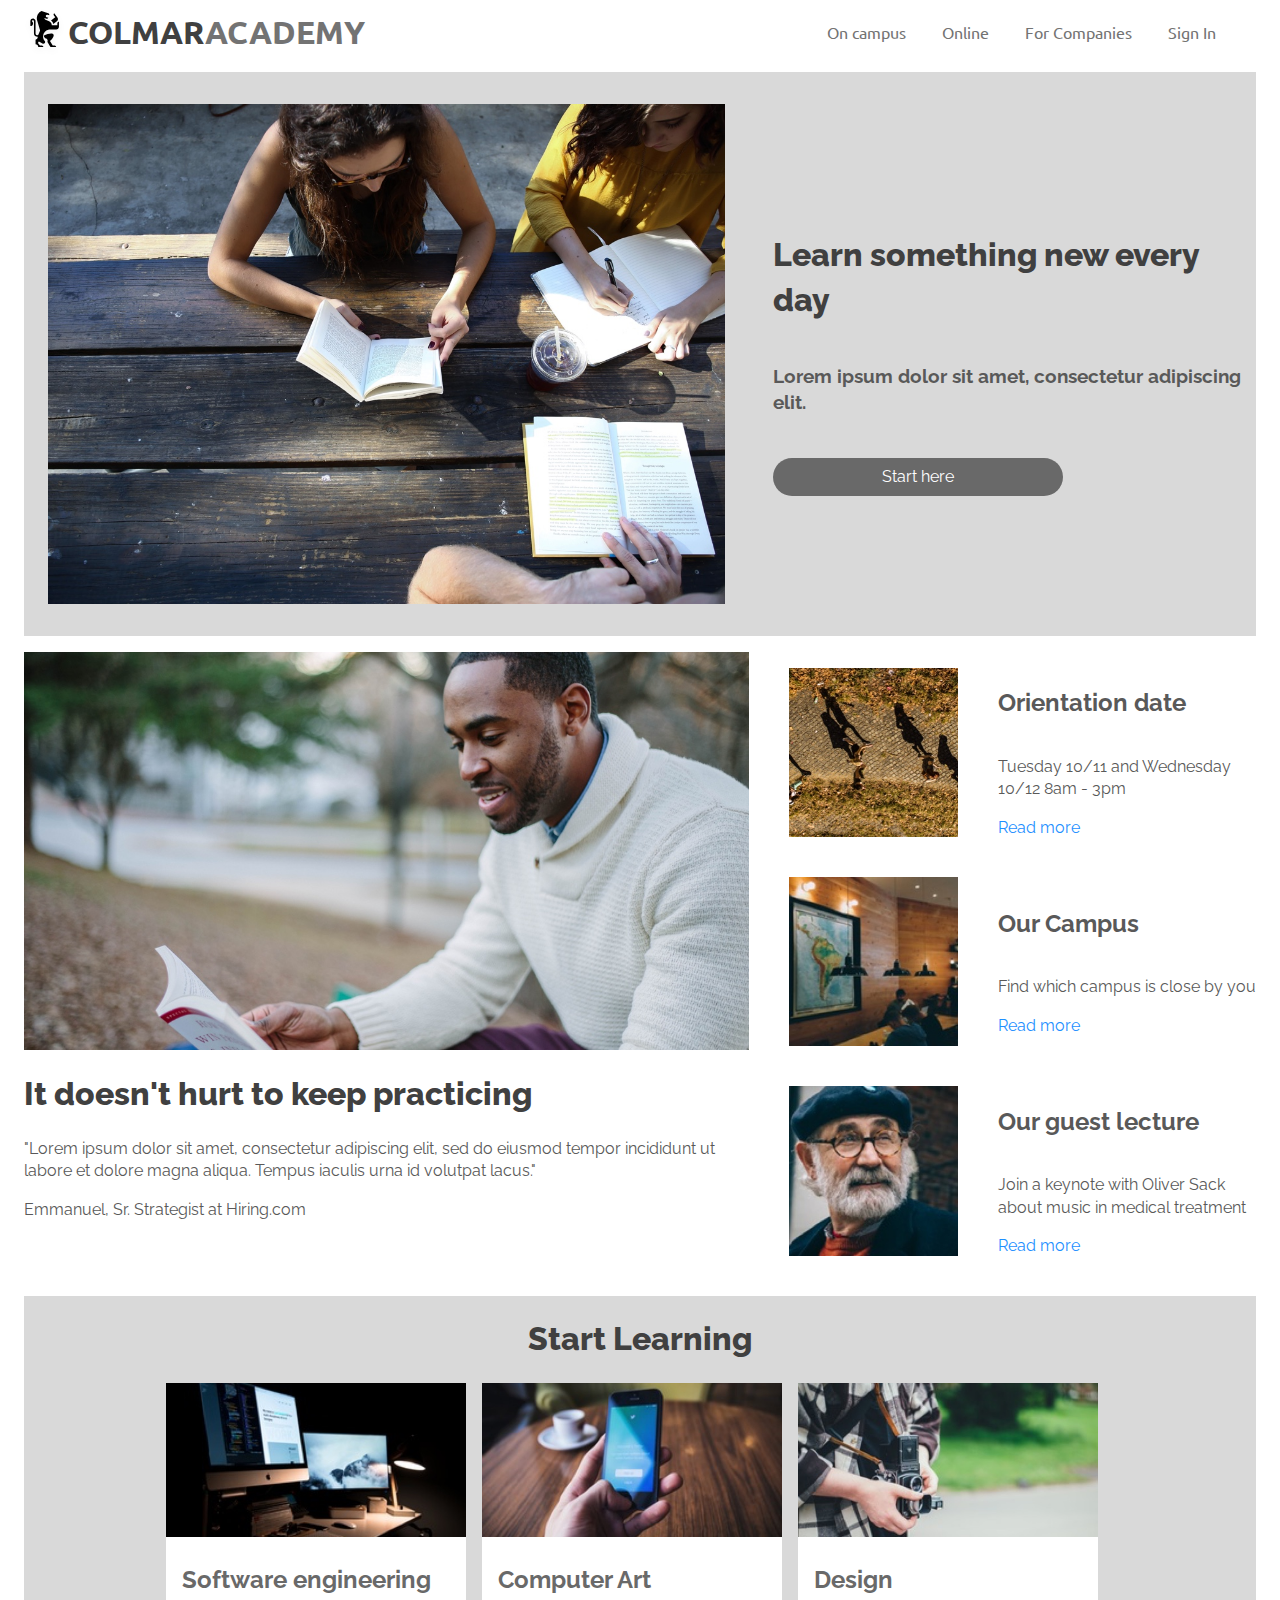
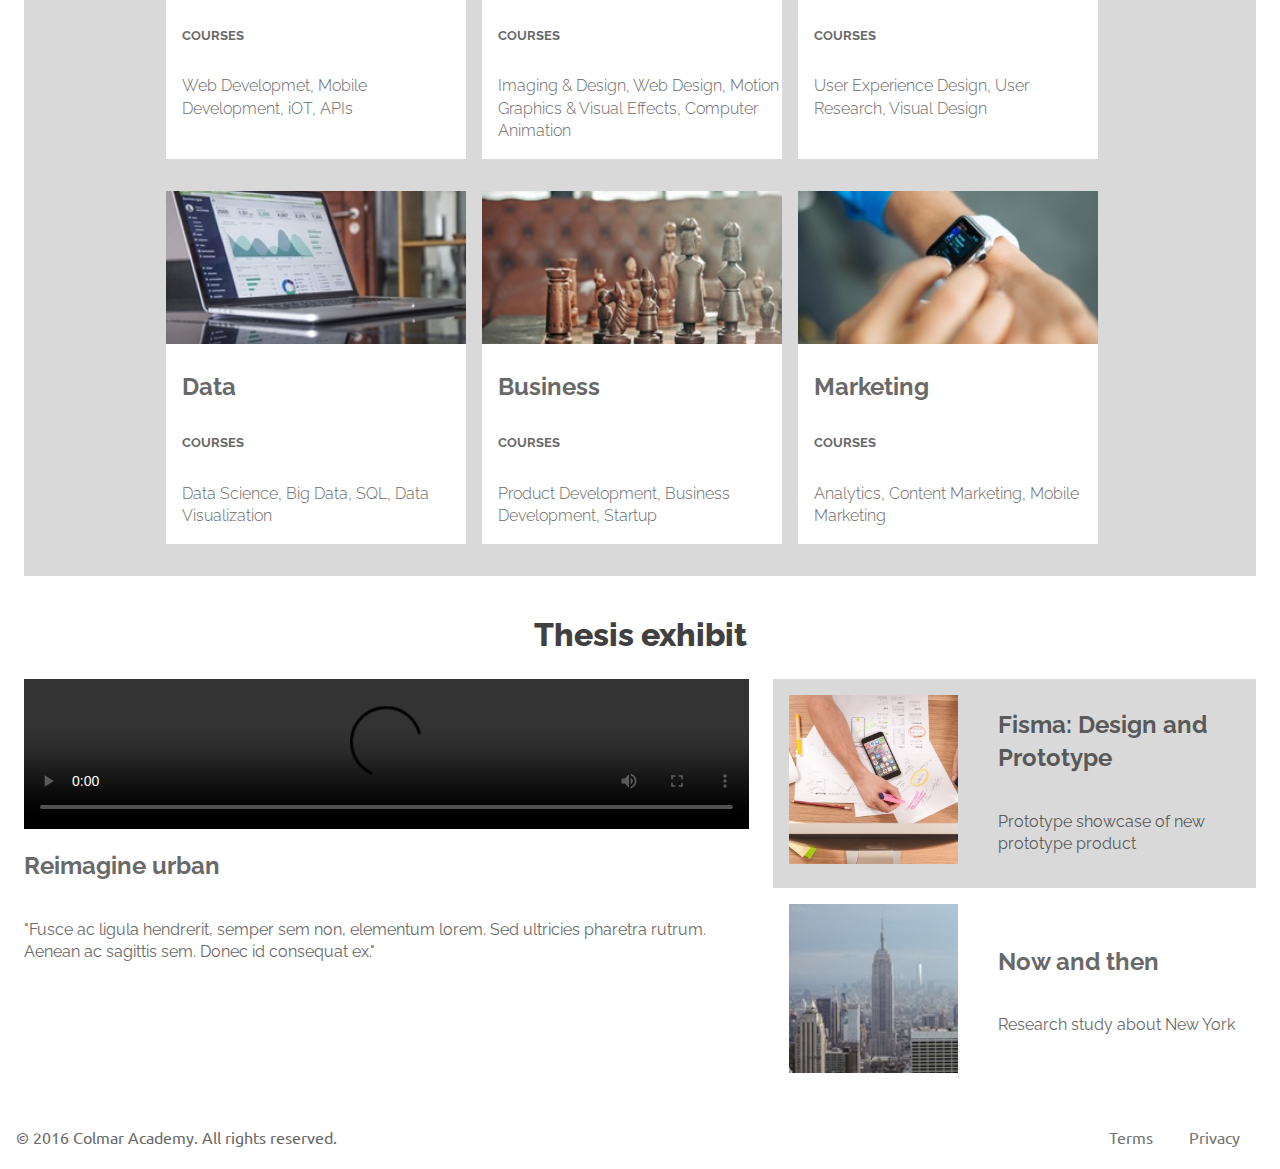
==== commit 780fd067: "Put button back in, adjusted banner sizing" ====
--- a/index2.html
+++ b/index2.html
@@ -45,13 +45,18 @@
 <!-- Banner -->
 <div class="container">
   <div class="banner">
-    <div class="large-box">
+    <div class="wide-box">
       <img src="resources/images/banner.jpg" alt="Students working at picnic table">
     </div>
 
-    <div class="banner-text">
-      <h1>Learn something new every day</h1>
-      <h3>Lorem ipsum dolor sit amet, consectetur adipiscing elit.</h3>
+    <div class="narrow-box">
+      <div class="banner-text">
+        <h1>Learn something new every day</h1>
+        <h3>Lorem ipsum dolor sit amet, consectetur adipiscing elit.</h3>
+      </div>
+      <div class="button">
+        <span>Start here</span>
+      </div>
     </div>
   </div>
 </div>
--- a/resources/css/style2.css
+++ b/resources/css/style2.css
@@ -151,14 +151,13 @@
   overflow: hidden;
   padding: 2rem 1.5rem;
 }
-
+.banner .narrow-box {
+  justify-content: center;
+  align-items: flex-start;
+}
 .banner-text {
-  width: 40%;
-  padding: 2rem 1.5rem;
-  margin: auto 1.5rem;
-  display: flex;
-  flex-direction: column;
-  justify-content: center;
+  display: flex;
+  flex-direction: column;
   color: hsl(0, 0%, 35%);
   font-family: "Raleway", "Helvetica", sans-serif;
 }
@@ -167,6 +166,16 @@
     color: hsl(0, 0%, 25%);
   }
 
+.button {
+    width: 60%;
+    background-color: rgb(105, 105, 105);
+    color: white;
+    margin-top: 1.5rem;
+    padding-top: 0.5rem;
+    padding-bottom: 0.5rem;
+    text-align: center;
+    border-radius: 25px;
+  }
 
 /* Info Box */
 .info-box {
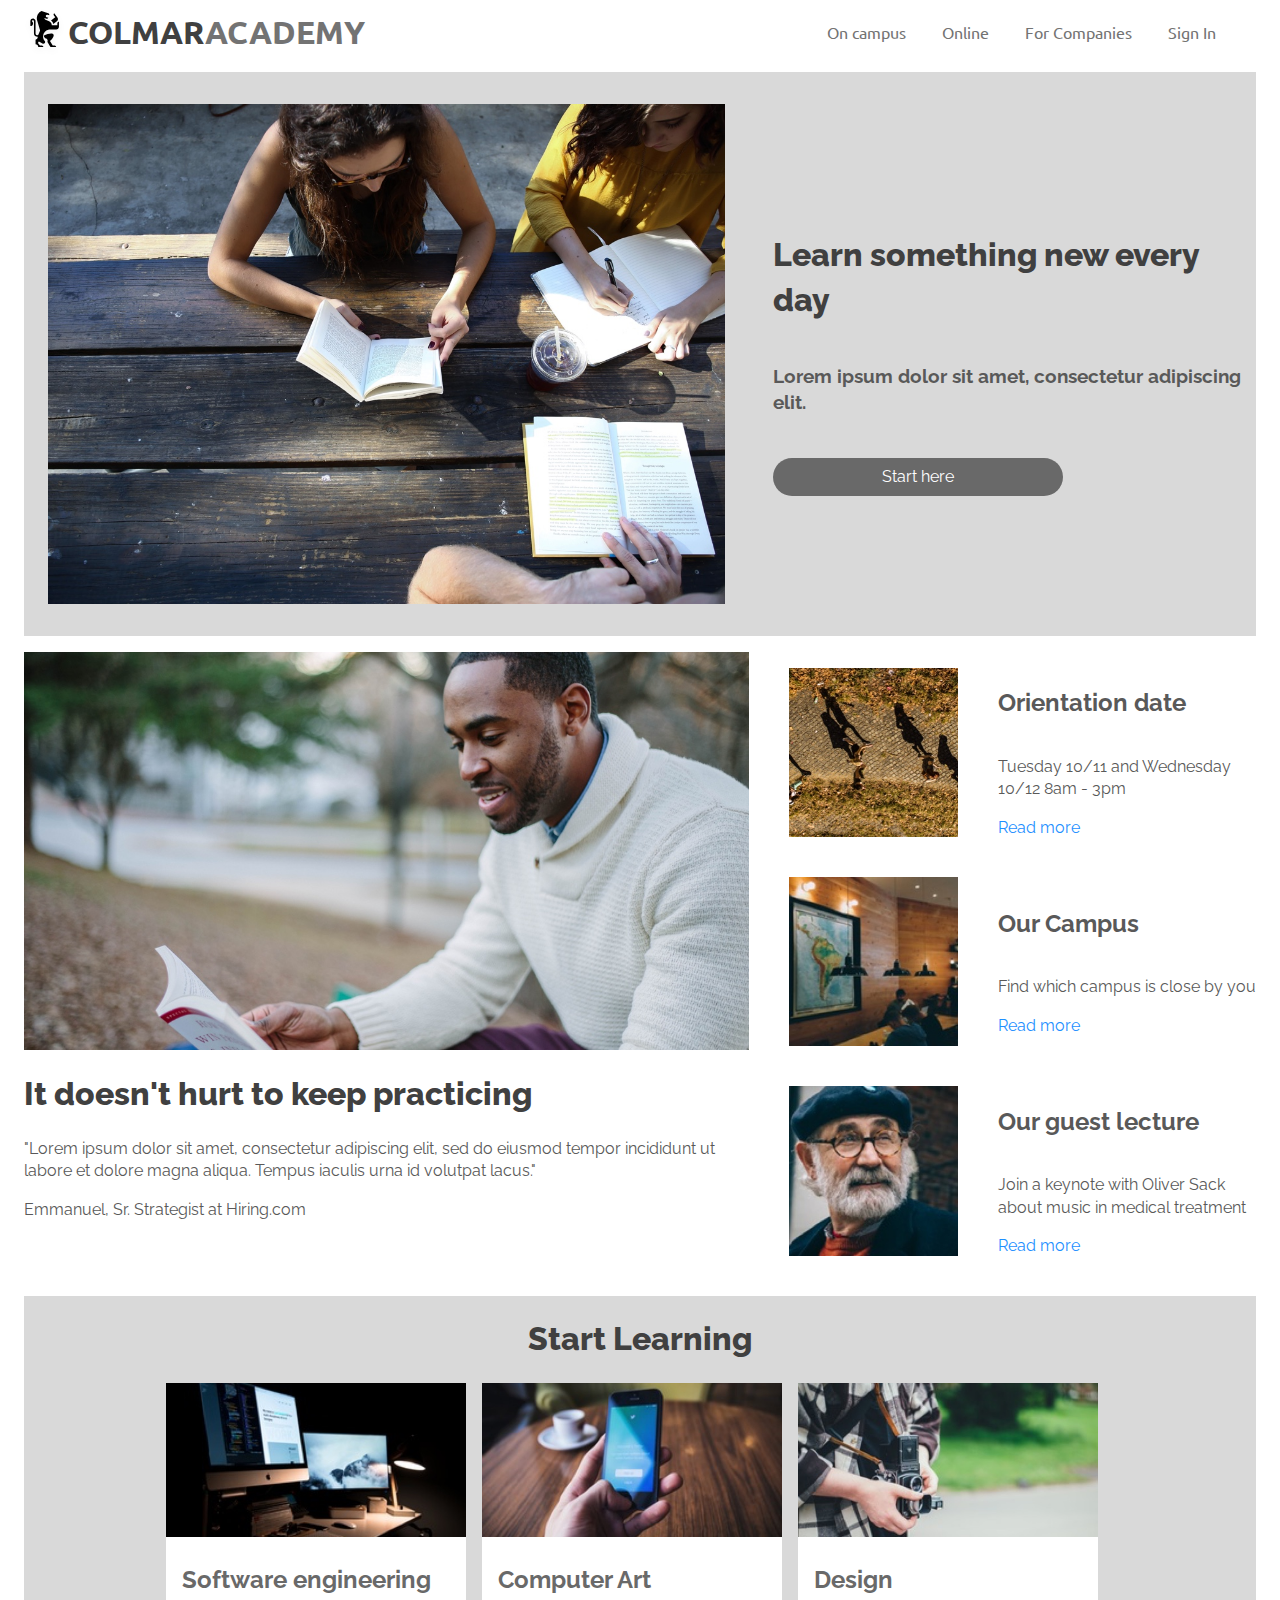
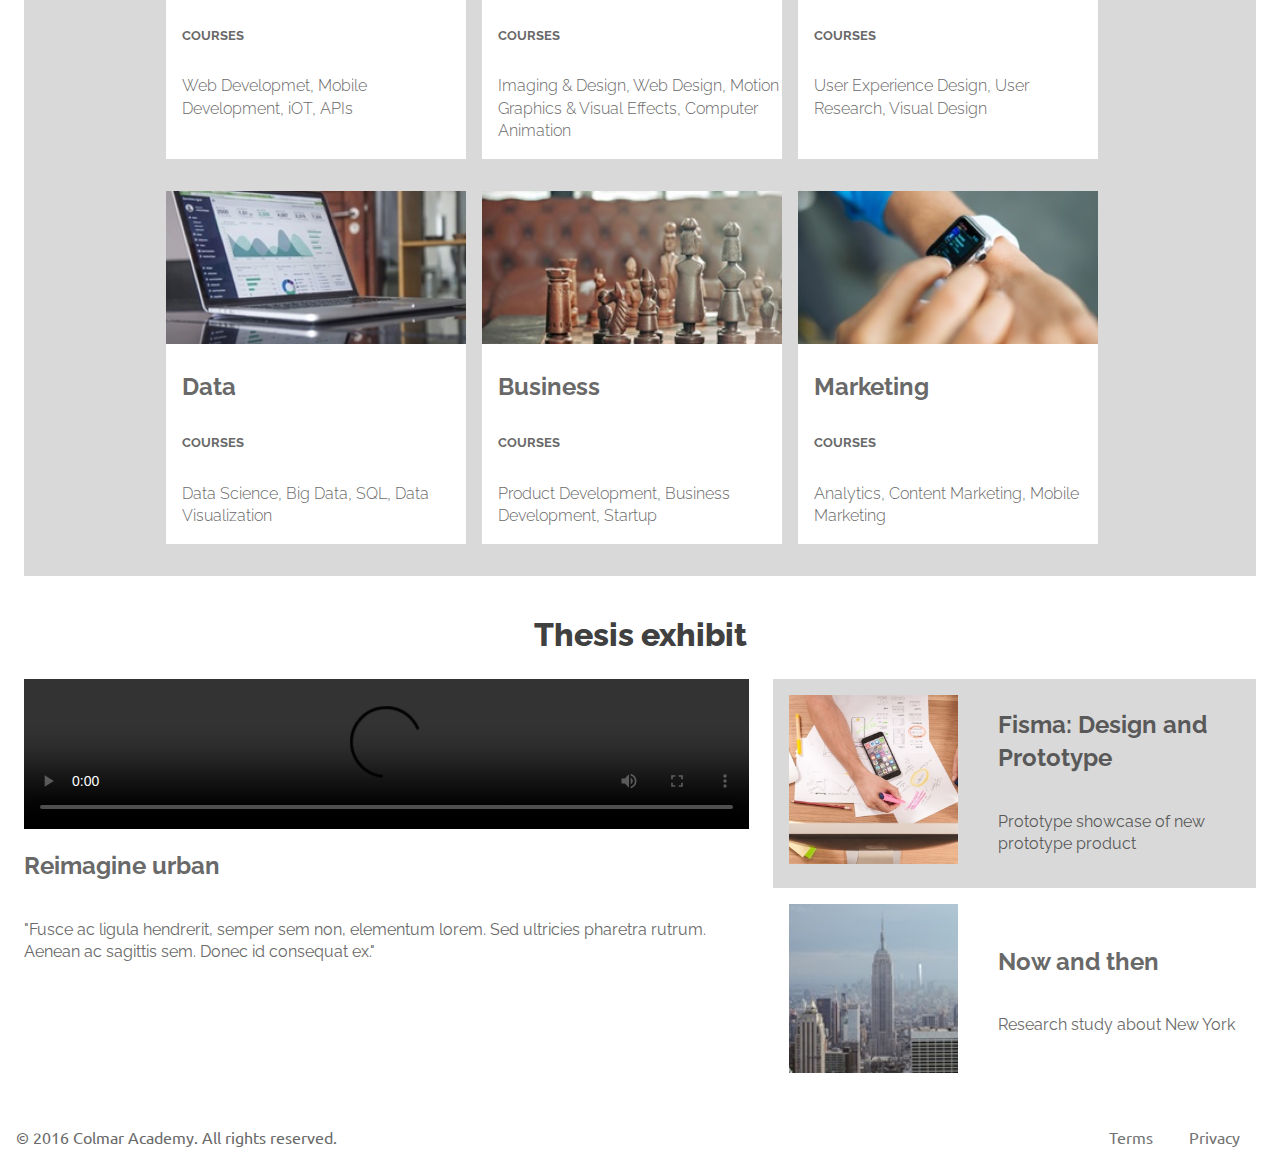
==== commit 4df25be3: "mobile banner - needs fixing" ====
--- a/index2.html
+++ b/index2.html
@@ -61,7 +61,6 @@
   </div>
 </div>
 
-
 <!--Info Box -->
 <div class="container">
   <div class="info-box">
--- a/resources/css/style2.css
+++ b/resources/css/style2.css
@@ -33,6 +33,21 @@
   padding-left: 1.5rem;
 }
 
+/*@media only screen and (max-width: 525px) {
+  .container {
+    display: block;
+  }
+
+  .wide-box {
+    width: 100%;
+    display:block;
+  }
+  .narrow-box {
+    display: block;
+    width: 100%;
+  }
+}*/
+
 .mini-box {
   display: flex;
   align-items: center;
@@ -143,7 +158,6 @@
   display: flex;
   background-color: hsl(0, 0%, 85%);
 }
-
 .banner img {
   max-width: 100%;
   height: auto;
@@ -177,6 +191,29 @@
     border-radius: 25px;
   }
 
+@media only screen and (max-width: 525px) {
+    .banner {
+      display: flex;
+      flex-direction: column;
+      justify-content: center;
+      margin: 0 auto;
+    }
+    .banner .wide-box {
+      width: 100%;
+      height: auto;
+
+    }
+    .banner .narrow-box {
+      width: 100%;
+    }
+    .banner-text{
+      padding: 0.5rem 1rem;
+    }
+    .banner .button {
+      width: 50%;
+      margin: 0.5rem auto 2rem auto;
+    }
+  }
 /* Info Box */
 .info-box {
   display: flex;
